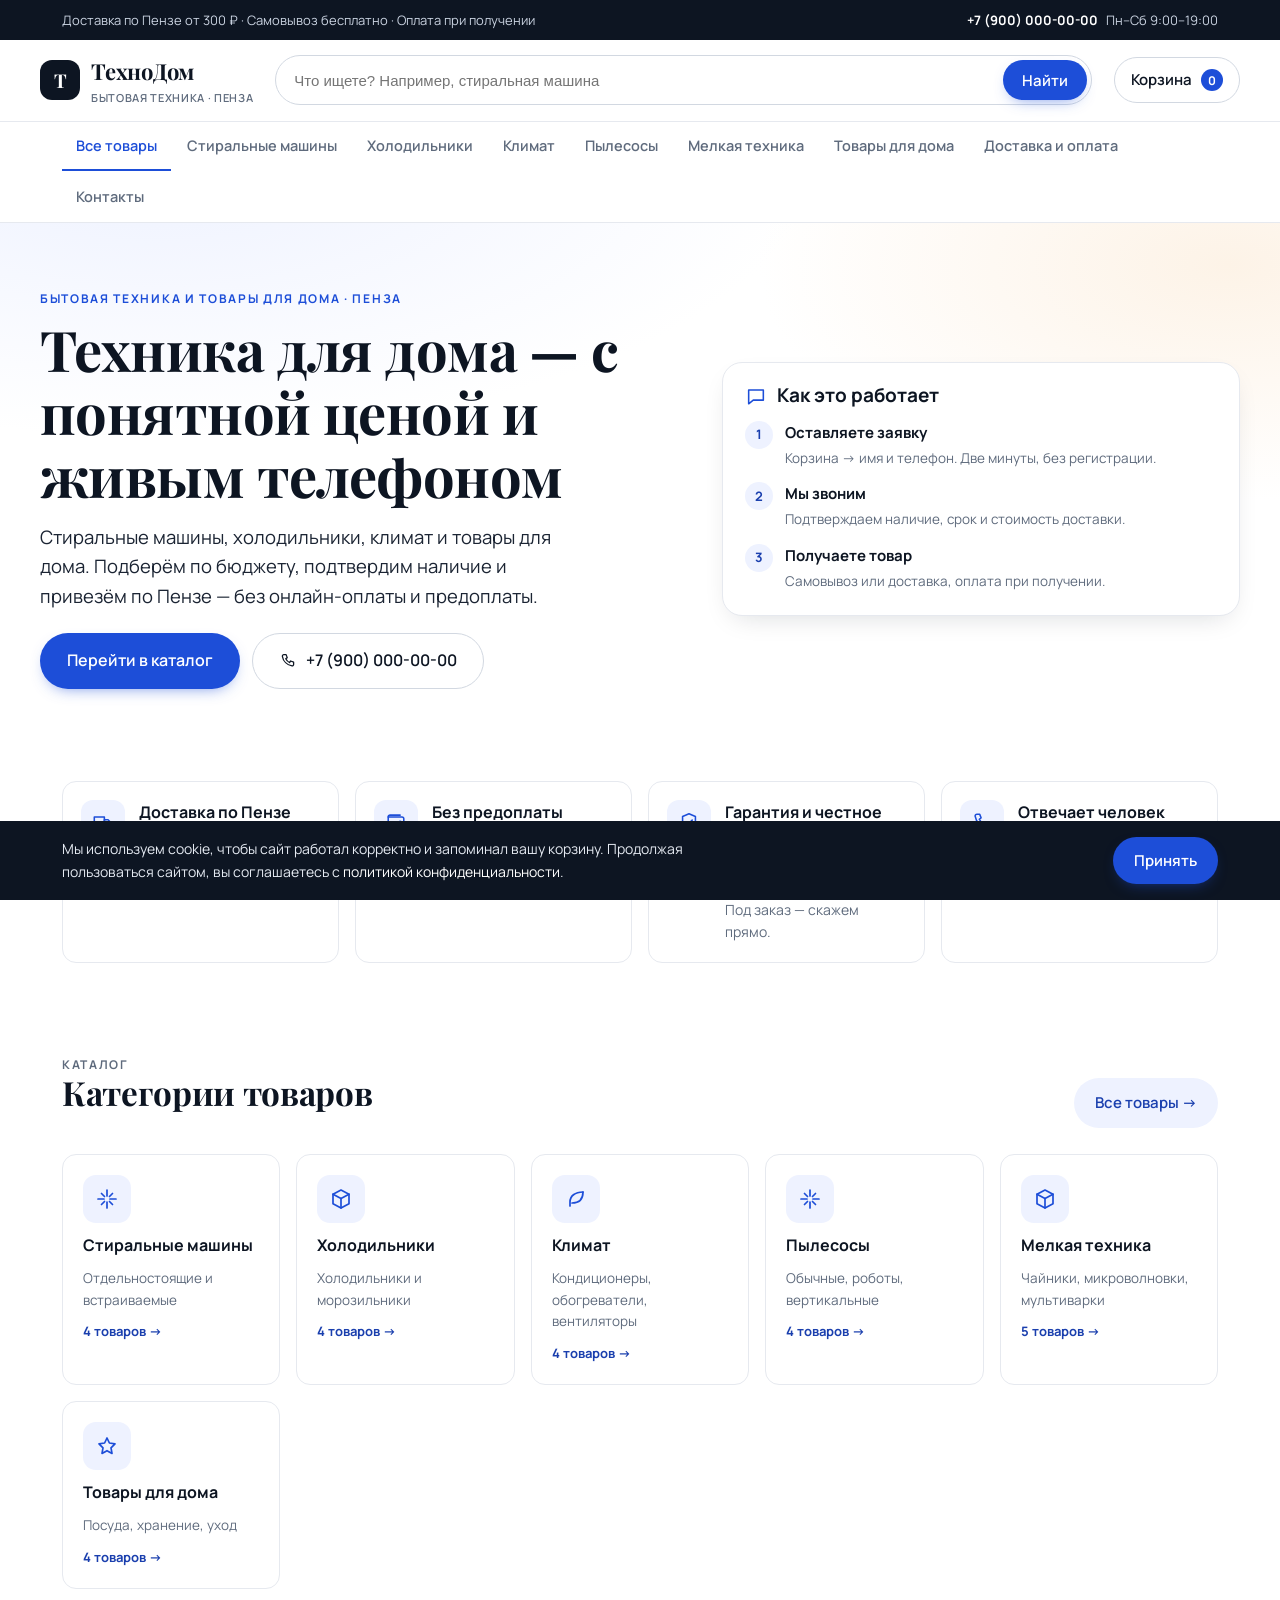
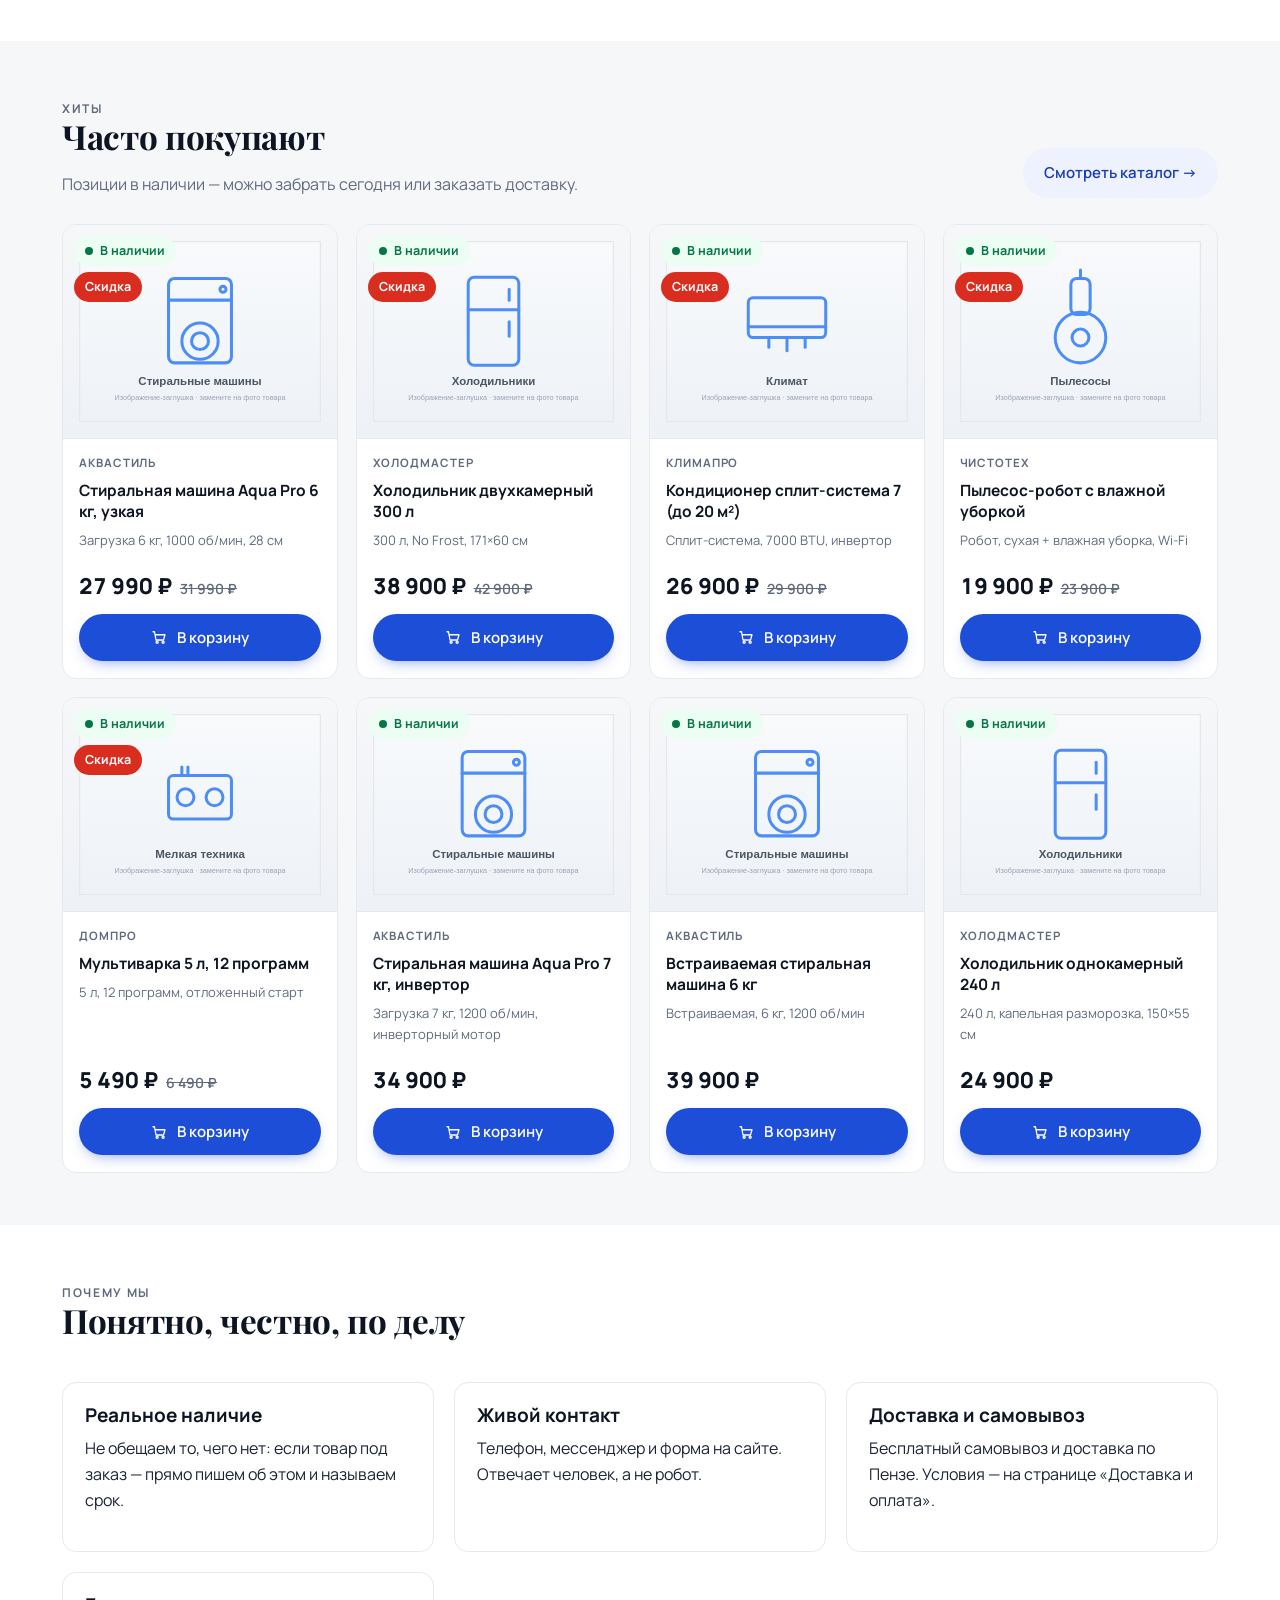
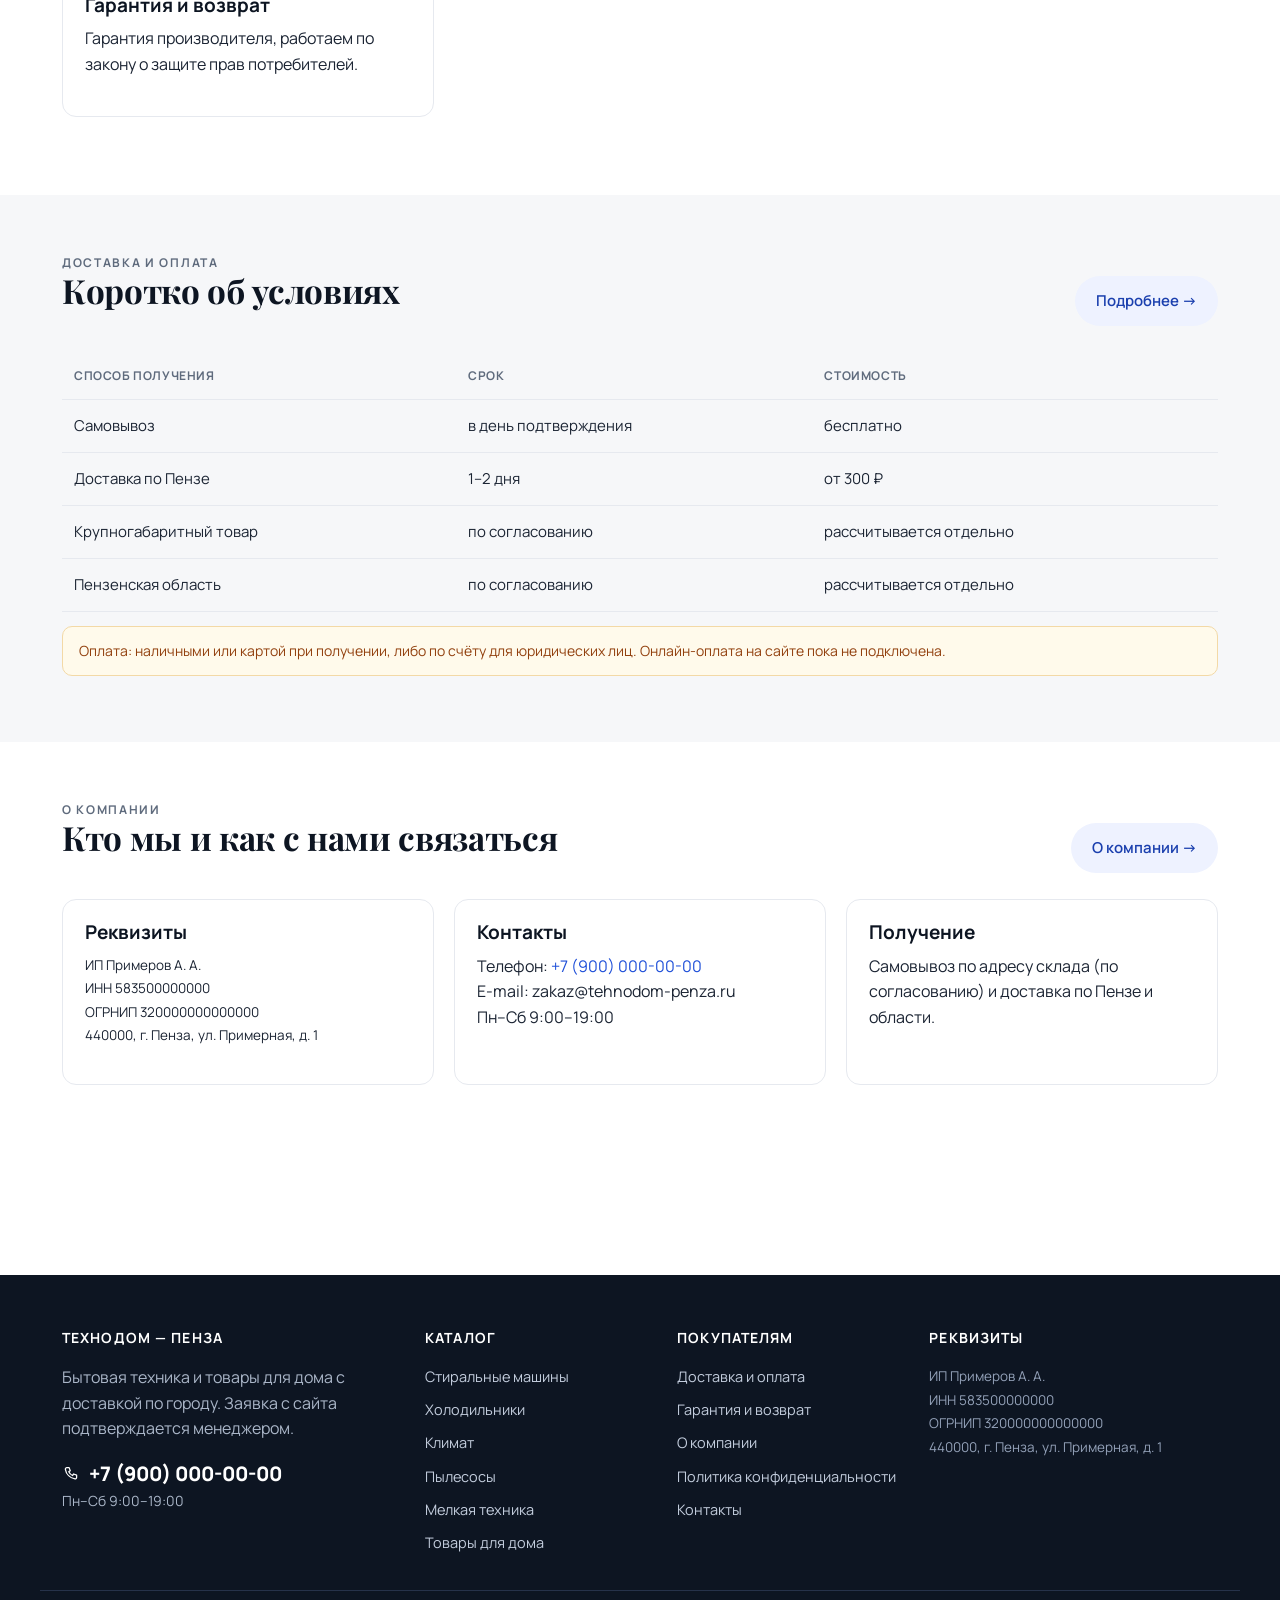
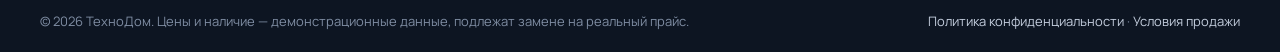
==== index.html @ c52061a0 "Сайт ТехноДом Пенза: витрина интернет-магазина (дизайн v2 + 3 направления)" ====
<!DOCTYPE html>
<html lang="ru">
<head>
<meta charset="utf-8">
<meta name="viewport" content="width=device-width, initial-scale=1">
<title>ТехноДом Пенза — бытовая техника и товары для дома с доставкой</title>
<meta name="description" content="Бытовая техника и товары для дома в Пензе: стиральные машины, холодильники, климат, пылесосы, мелкая техника. Доставка по городу и самовывоз, оплата при получении.">
<link rel="canonical" href="https://example.ru/">
<link rel="preconnect" href="https://fonts.googleapis.com">
<link rel="preconnect" href="https://fonts.gstatic.com" crossorigin>
<link href="https://fonts.googleapis.com/css2?family=Manrope:wght@400;500;600;700;800&family=Playfair+Display:wght@600;700&display=swap" rel="stylesheet">
<link rel="stylesheet" href="assets/css/styles.css">
<link rel="icon" href="assets/img/cat-other.svg" type="image/svg+xml">
</head>
<body>
<a class="skip-link" href="#content">Перейти к содержимому</a>

<div class="topbar">
  <div class="container topbar-inner">
    <span class="topbar-left">Доставка по Пензе от 300 ₽ · Самовывоз бесплатно · Оплата при получении</span>
    <span class="topbar-right">
      <a class="topbar-phone" href="tel:+79000000000">+7 (900) 000-00-00</a>
      <span>Пн–Сб 9:00–19:00</span>
    </span>
  </div>
</div>

<header class="site-header">
  <div class="container header-main">
    <a class="brand" href="index.html"><span class="brand-mark">Т</span><span>ТехноДом<small>бытовая техника · Пенза</small></span></a>
    <form class="header-search" role="search" action="catalog.html" method="get">
      <label class="visually-hidden" for="q">Поиск по каталогу</label>
      <input id="q" name="q" type="search" placeholder="Что ищете? Например, стиральная машина">
      <button class="btn btn-primary" type="submit">Найти</button>
    </form>
    <div class="header-actions">
      <a class="cart-link" href="cart.html">Корзина <span class="cart-count" data-cart-count>0</span></a>
      <button class="nav-toggle" type="button" aria-expanded="false" aria-controls="main-nav">Меню</button>
    </div>
  </div>
  <nav class="main-nav" id="main-nav" aria-label="Каталог">
    <div class="container">
      <ul>
        <li><a href="catalog.html" aria-current="page">Все товары</a></li>
        <li><a href="catalog.html?cat=washing">Стиральные машины</a></li>
        <li><a href="catalog.html?cat=fridges">Холодильники</a></li>
        <li><a href="catalog.html?cat=climate">Климат</a></li>
        <li><a href="catalog.html?cat=vacuum">Пылесосы</a></li>
        <li><a href="catalog.html?cat=small">Мелкая техника</a></li>
        <li><a href="catalog.html?cat=home">Товары для дома</a></li>
        <li><a href="delivery.html">Доставка и оплата</a></li>
        <li><a href="contacts.html">Контакты</a></li>
      </ul>
    </div>
  </nav>
</header>

<main id="content">
  <!-- HERO -->
  <section class="hero">
    <div class="container hero-inner">
      <div>
        <p class="eyebrow">Бытовая техника и товары для дома · Пенза</p>
        <h1>Техника для дома — с понятной ценой и живым телефоном</h1>
        <p class="lead">Стиральные машины, холодильники, климат и товары для дома. Подберём по бюджету, подтвердим наличие и привезём по Пензе — без онлайн-оплаты и предоплаты.</p>
        <div class="hero-actions">
          <a class="btn btn-primary btn-lg" href="catalog.html">Перейти в каталог</a>
          <a class="btn btn-outline btn-lg" href="tel:+79000000000"><span data-icon="phone"></span><span>+7 (900) 000-00-00</span></a>
        </div>
      </div>
      <aside class="trust-panel" aria-label="Как оформить заказ">
        <div class="tp-head"><span data-icon="chat" data-icon-size="22"></span><h3>Как это работает</h3></div>
        <ol class="steps">
          <li><span class="n">1</span><div><b>Оставляете заявку</b><span>Корзина → имя и телефон. Две минуты, без регистрации.</span></div></li>
          <li><span class="n">2</span><div><b>Мы звоним</b><span>Подтверждаем наличие, срок и стоимость доставки.</span></div></li>
          <li><span class="n">3</span><div><b>Получаете товар</b><span>Самовывоз или доставка, оплата при получении.</span></div></li>
        </ol>
      </aside>
    </div>
  </section>

  <!-- BENEFITS -->
  <section class="section" style="padding-top:34px;padding-bottom:34px">
    <div class="container benefits">
      <div class="benefit"><span class="bico" data-icon="truck" data-icon-size="22"></span><div><b>Доставка по Пензе</b><p>Самовывоз бесплатно, доставка от 300 ₽ — назовём срок при звонке.</p></div></div>
      <div class="benefit"><span class="bico" data-icon="wallet" data-icon-size="22"></span><div><b>Без предоплаты</b><p>Оплата при получении или по счёту. Онлайн-оплаты на сайте нет намеренно.</p></div></div>
      <div class="benefit"><span class="bico" data-icon="shield" data-icon-size="22"></span><div><b>Гарантия и честное наличие</b><p>Документы на товар, гарантия производителя. Под заказ — скажем прямо.</p></div></div>
      <div class="benefit"><span class="bico" data-icon="phone" data-icon-size="22"></span><div><b>Отвечает человек</b><p>Телефон, форма на сайте и мессенджер. Поможем выбрать под задачу.</p></div></div>
    </div>
  </section>

  <!-- CATEGORIES -->
  <section class="section">
    <div class="container">
      <div class="section-head">
        <div>
          <p class="eyebrow">Каталог</p>
          <h2>Категории товаров</h2>
        </div>
        <a class="btn btn-ghost" href="catalog.html">Все товары →</a>
      </div>
      <div class="grid-cards" id="home-categories"></div>
    </div>
  </section>

  <!-- HITS -->
  <section class="section section-alt">
    <div class="container">
      <div class="section-head">
        <div>
          <p class="eyebrow">Хиты</p>
          <h2>Часто покупают</h2>
          <p>Позиции в наличии — можно забрать сегодня или заказать доставку.</p>
        </div>
        <a class="btn btn-ghost" href="catalog.html?sort=popular">Смотреть каталог →</a>
      </div>
      <div class="product-grid" id="home-hits"></div>
    </div>
  </section>

  <!-- WHY US -->
  <section class="section">
    <div class="container">
      <div class="section-head"><div><p class="eyebrow">Почему мы</p><h2>Понятно, честно, по делу</h2></div></div>
      <div class="content-grid">
        <div class="info-card"><h3>Реальное наличие</h3><p>Не обещаем то, чего нет: если товар под заказ — прямо пишем об этом и называем срок.</p></div>
        <div class="info-card"><h3>Живой контакт</h3><p>Телефон, мессенджер и форма на сайте. Отвечает человек, а не робот.</p></div>
        <div class="info-card"><h3>Доставка и самовывоз</h3><p>Бесплатный самовывоз и доставка по Пензе. Условия — на странице «Доставка и оплата».</p></div>
        <div class="info-card"><h3>Гарантия и возврат</h3><p>Гарантия производителя, работаем по закону о защите прав потребителей.</p></div>
      </div>
    </div>
  </section>

  <!-- DELIVERY STRIP -->
  <section class="section section-alt">
    <div class="container">
      <div class="section-head"><div><p class="eyebrow">Доставка и оплата</p><h2>Коротко об условиях</h2></div>
        <a class="btn btn-ghost" href="delivery.html">Подробнее →</a></div>
      <table class="data-table">
        <thead><tr><th>Способ получения</th><th>Срок</th><th>Стоимость</th></tr></thead>
        <tbody>
          <tr><td>Самовывоз</td><td>в день подтверждения</td><td>бесплатно</td></tr>
          <tr><td>Доставка по Пензе</td><td>1–2 дня</td><td>от 300 ₽</td></tr>
          <tr><td>Крупногабаритный товар</td><td>по согласованию</td><td>рассчитывается отдельно</td></tr>
          <tr><td>Пензенская область</td><td>по согласованию</td><td>рассчитывается отдельно</td></tr>
        </tbody>
      </table>
      <p class="note">Оплата: наличными или картой при получении, либо по счёту для юридических лиц. Онлайн-оплата на сайте пока не подключена.</p>
    </div>
  </section>

  <!-- REQUISITES / TRUST -->
  <section class="section">
    <div class="container">
      <div class="section-head"><div><p class="eyebrow">О компании</p><h2>Кто мы и как с нами связаться</h2></div>
        <a class="btn btn-ghost" href="about.html">О компании →</a></div>
      <div class="content-grid">
        <div class="info-card"><h3>Реквизиты</h3><p class="requisites" style="color:var(--text-soft)">ИП Примеров А. А.<br>ИНН 583500000000<br>ОГРНИП 320000000000000<br>440000, г. Пенза, ул. Примерная, д. 1</p></div>
        <div class="info-card"><h3>Контакты</h3><p>Телефон: <a href="tel:+79000000000">+7 (900) 000-00-00</a><br>E-mail: zakaz@tehnodom-penza.ru<br>Пн–Сб 9:00–19:00</p></div>
        <div class="info-card"><h3>Получение</h3><p>Самовывоз по адресу склада (по согласованию) и доставка по Пензе и области.</p></div>
      </div>
    </div>
  </section>
</main>

<footer class="site-footer">
  <div class="container footer-grid">
    <div>
      <h4>ТехноДом — Пенза</h4>
      <p>Бытовая техника и товары для дома с доставкой по городу. Заявка с сайта подтверждается менеджером.</p>
      <a class="foot-phone" href="tel:+79000000000"><span data-icon="phone"></span>+7 (900) 000-00-00</a>
      <p style="font-size:14px">Пн–Сб 9:00–19:00</p>
    </div>
    <div>
      <h4>Каталог</h4>
      <ul>
        <li><a href="catalog.html?cat=washing">Стиральные машины</a></li>
        <li><a href="catalog.html?cat=fridges">Холодильники</a></li>
        <li><a href="catalog.html?cat=climate">Климат</a></li>
        <li><a href="catalog.html?cat=vacuum">Пылесосы</a></li>
        <li><a href="catalog.html?cat=small">Мелкая техника</a></li>
        <li><a href="catalog.html?cat=home">Товары для дома</a></li>
      </ul>
    </div>
    <div>
      <h4>Покупателям</h4>
      <ul>
        <li><a href="delivery.html">Доставка и оплата</a></li>
        <li><a href="warranty.html">Гарантия и возврат</a></li>
        <li><a href="about.html">О компании</a></li>
        <li><a href="privacy.html">Политика конфиденциальности</a></li>
        <li><a href="contacts.html">Контакты</a></li>
      </ul>
    </div>
    <div>
      <h4>Реквизиты</h4>
      <p class="requisites">ИП Примеров А. А.<br>ИНН 583500000000<br>ОГРНИП 320000000000000<br>440000, г. Пенза, ул. Примерная, д. 1</p>
    </div>
  </div>
  <div class="container footer-legal">
    <span>© 2026 ТехноДом. Цены и наличие — демонстрационные данные, подлежат замене на реальный прайс.</span>
    <span><a href="privacy.html">Политика конфиденциальности</a> · <a href="delivery.html">Условия продажи</a></span>
  </div>
</footer>

<div class="cookie-bar">
  <div class="container">
    <p>Мы используем cookie, чтобы сайт работал корректно и запоминал вашу корзину. Продолжая пользоваться сайтом, вы соглашаетесь с <a href="privacy.html" style="color:#fff">политикой конфиденциальности</a>.</p>
    <button class="btn btn-primary" type="button" data-cookie-ok>Принять</button>
  </div>
</div>

<script src="assets/js/data.js"></script>
<script src="assets/js/icons.js"></script>
<script src="assets/js/app.js"></script>
<script src="assets/js/home.js"></script>
</body>
</html>
---- assets/css/styles.css ----
/* =========================================================
   ТехноДом Пенза — дизайн-система v2
   Направление: тёплый ритейл. Доверие (живой контакт, честное
   наличие) + цена как главный герой. Один акцент, serif-дисплей.
   Токены ниже — единственный источник цветов, шрифтов и размеров.
   ========================================================= */

:root {
  /* --- Поверхности и текст --- */
  --bg: #ffffff;
  --bg-soft: #f6f7f9;
  --bg-warm: #faf7f2;
  --ink: #0d1522;          /* заголовки */
  --text: #1b2433;         /* основной текст */
  --muted: #5f6b7d;        /* второстепенный */
  --line: #e6e9ef;
  --line-strong: #d2d8e1;

  /* --- Бренд и семантика --- */
  --brand: #1d4ed8;
  --brand-dark: #1a3fae;
  --brand-soft: #eef2ff;
  --brand-tint: #dbe4ff;
  --sale: #d92d20;
  --sale-soft: #fef3f2;
  --ok: #067647;
  --ok-soft: #ecfdf3;
  --wait: #b54708;
  --wait-soft: #fffaeb;

  /* --- Типографика --- */
  --font-body: "Manrope", "Segoe UI", system-ui, -apple-system, sans-serif;
  --font-display: "Playfair Display", Georgia, "Times New Roman", serif;

  /* --- Форма и тень --- */
  --radius-sm: 10px;
  --radius: 14px;
  --radius-lg: 20px;
  --radius-pill: 999px;
  --shadow-sm: 0 1px 2px rgba(13, 21, 34, .05);
  --shadow: 0 10px 28px -12px rgba(13, 21, 34, .18);
  --shadow-lg: 0 24px 60px -24px rgba(13, 21, 34, .28);
  --container: 1200px;
  --ease: cubic-bezier(.2, .7, .3, 1);
  --t: .2s var(--ease);
}

*, *::before, *::after { box-sizing: border-box; }
html { scroll-behavior: smooth; -webkit-text-size-adjust: 100%; }
body {
  margin: 0;
  font-family: var(--font-body);
  font-size: 16px;
  line-height: 1.6;
  color: var(--text);
  background: var(--bg);
  -webkit-font-smoothing: antialiased;
  text-rendering: optimizeLegibility;
}
img, svg { max-width: 100%; display: block; }
a { color: var(--brand); text-decoration: none; }
a:hover { color: var(--brand-dark); }

h1, h2, h3 {
  font-family: var(--font-display);
  color: var(--ink);
  margin: 0 0 .5em;
  line-height: 1.12;
  font-weight: 700;
  letter-spacing: -.01em;
}
h1 { font-size: clamp(30px, 4.2vw, 52px); }
h2 { font-size: clamp(23px, 2.6vw, 34px); }
h3 { font-size: 19px; font-family: var(--font-body); font-weight: 700; letter-spacing: 0; }
h4 { font-size: 16px; margin: 0 0 .5em; }
p { margin: 0 0 1em; }
ul, ol { margin: 0 0 1em; padding-left: 1.25em; }
button { font-family: inherit; }
.ico { flex: none; vertical-align: -3px; }

.container { width: 100%; max-width: var(--container); margin: 0 auto; padding: 0 22px; }

/* ---------- Доступность ---------- */
.visually-hidden {
  position: absolute; width: 1px; height: 1px; padding: 0; margin: -1px;
  overflow: hidden; clip: rect(0 0 0 0); white-space: nowrap; border: 0;
}
.skip-link {
  position: absolute; left: 14px; top: -70px; z-index: 100;
  background: var(--brand); color: #fff; padding: 12px 18px; border-radius: var(--radius-sm);
  font-weight: 600; transition: top var(--t);
}
.skip-link:focus { top: 14px; color: #fff; }
:focus-visible { outline: 3px solid rgba(29, 78, 216, .45); outline-offset: 2px; border-radius: 6px; }

/* ---------- Кнопки ---------- */
.btn {
  display: inline-flex; align-items: center; justify-content: center; gap: 9px;
  padding: 12px 20px; border-radius: var(--radius-pill); border: 1.5px solid transparent;
  font-size: 15px; font-weight: 600; cursor: pointer; text-align: center; white-space: nowrap;
  min-height: 46px; background: none; color: inherit;
  transition: background var(--t), border-color var(--t), color var(--t), box-shadow var(--t), transform var(--t);
}
.btn-primary { background: var(--brand); color: #fff; box-shadow: 0 6px 16px -8px rgba(29, 78, 216, .7); }
.btn-primary:hover { background: var(--brand-dark); color: #fff; }
.btn-primary:active { transform: translateY(1px); }
.btn-outline { border-color: var(--line-strong); background: var(--bg); color: var(--ink); }
.btn-outline:hover { border-color: var(--brand); color: var(--brand); background: var(--brand-soft); }
.btn-ghost { background: var(--brand-soft); color: var(--brand-dark); }
.btn-ghost:hover { background: var(--brand-tint); color: var(--brand-dark); }
.btn-block { width: 100%; }
.btn-lg { min-height: 54px; padding: 14px 26px; font-size: 16px; }
.btn-sm { min-height: 40px; padding: 8px 14px; font-size: 14px; }
.btn:disabled, .btn[aria-disabled="true"] {
  background: var(--line); color: var(--muted); border-color: transparent; box-shadow: none;
  cursor: not-allowed; transform: none;
}
.btn.is-loading { position: relative; color: transparent !important; pointer-events: none; }
.btn.is-loading::after {
  content: ""; position: absolute; width: 20px; height: 20px; border-radius: 50%;
  border: 2px solid rgba(255, 255, 255, .5); border-top-color: #fff; animation: spin .7s linear infinite;
}
@keyframes spin { to { transform: rotate(360deg); } }

/* ---------- Шапка ---------- */
.topbar { background: var(--ink); color: #c9d2e0; font-size: 13px; }
.topbar-inner { display: flex; justify-content: space-between; align-items: center; gap: 12px; min-height: 40px; flex-wrap: wrap; }
.topbar a { color: #fff; }
.topbar .ico { color: #8fa3c4; }
.topbar-left, .topbar-right { display: flex; align-items: center; gap: 8px; }
.topbar-phone { font-weight: 700; white-space: nowrap; }

.site-header { position: sticky; top: 0; z-index: 40; background: rgba(255, 255, 255, .92);
  backdrop-filter: saturate(160%) blur(10px); border-bottom: 1px solid var(--line); transition: box-shadow var(--t); }
.site-header.is-scrolled { box-shadow: var(--shadow); }
.header-main { display: flex; align-items: center; gap: 22px; padding: 14px 0; }
.brand { display: flex; align-items: center; gap: 11px; font-family: var(--font-display);
  font-weight: 700; font-size: 22px; color: var(--ink); white-space: nowrap; letter-spacing: -.01em; }
.brand:hover { color: var(--ink); }
.brand-mark { width: 40px; height: 40px; border-radius: 12px; background: var(--ink); color: #fff;
  display: grid; place-items: center; font-size: 19px; font-weight: 700; }
.brand small { display: block; font-family: var(--font-body); font-size: 11px; font-weight: 600;
  color: var(--muted); letter-spacing: .06em; text-transform: uppercase; }

.header-search { flex: 1; display: flex; align-items: center; gap: 0; min-width: 220px;
  border: 1.5px solid var(--line-strong); border-radius: var(--radius-pill); background: var(--bg); padding: 4px 4px 4px 16px; }
.header-search:focus-within { border-color: var(--brand); box-shadow: 0 0 0 4px var(--brand-soft); }
.header-search .ico { color: var(--muted); }
.header-search input { flex: 1; min-width: 0; height: 40px; border: 0; background: none; font-size: 15px; color: var(--text); outline: none; }
.header-search .btn { min-height: 40px; padding: 8px 18px; }

.header-actions { display: flex; align-items: center; gap: 10px; }
.cart-link { position: relative; display: inline-flex; align-items: center; gap: 9px; padding: 10px 16px;
  border: 1.5px solid var(--line-strong); border-radius: var(--radius-pill); color: var(--ink); font-weight: 600; font-size: 15px; }
.cart-link:hover { border-color: var(--brand); color: var(--brand); background: var(--brand-soft); }
.cart-count { background: var(--brand); color: #fff; border-radius: var(--radius-pill); min-width: 22px; height: 22px;
  display: inline-grid; place-items: center; font-size: 12px; padding: 0 6px; font-weight: 700; }
.nav-toggle { display: none; }

.main-nav { border-top: 1px solid var(--line); }
.main-nav ul { display: flex; gap: 2px; list-style: none; margin: 0; padding: 0; flex-wrap: wrap; }
.main-nav a { display: inline-block; padding: 12px 14px; font-size: 14.5px; font-weight: 600; color: var(--muted);
  border-bottom: 2px solid transparent; transition: color var(--t), border-color var(--t); }
.main-nav a:hover { color: var(--ink); }
.main-nav a[aria-current="page"] { color: var(--brand); border-bottom-color: var(--brand); }

/* ---------- Хлебные крошки ---------- */
.breadcrumbs { font-size: 13.5px; color: var(--muted); padding: 16px 0 0; }
.breadcrumbs ol { display: flex; flex-wrap: wrap; gap: 6px; list-style: none; margin: 0; padding: 0; }
.breadcrumbs li:not(:last-child)::after { content: "/"; margin-left: 6px; color: var(--line-strong); }
.breadcrumbs a { color: var(--muted); }
.breadcrumbs a:hover { color: var(--brand); }

/* ---------- Секции ---------- */
main { display: block; padding-bottom: 64px; }
.section { padding: 52px 0; }
.section-alt { background: var(--bg-soft); }
.section-warm { background: var(--bg-warm); }
.section-head { display: flex; align-items: flex-end; justify-content: space-between; gap: 18px; margin-bottom: 26px; flex-wrap: wrap; }
.section-head p { margin: 6px 0 0; color: var(--muted); }
.eyebrow { font-size: 12px; font-weight: 700; letter-spacing: .14em; text-transform: uppercase;
  color: var(--brand); margin: 0 0 10px; }

/* ---------- Hero ---------- */
.hero { position: relative; overflow: hidden; background:
    radial-gradient(1100px 460px at 12% -12%, #eef2ff 0%, rgba(238, 242, 255, 0) 60%),
    radial-gradient(760px 380px at 96% 8%, #fdf3e7 0%, rgba(253, 243, 231, 0) 62%), var(--bg); }
.hero-inner { display: grid; grid-template-columns: 1.1fr .9fr; gap: 48px; align-items: center; padding: 66px 0 58px; }
.hero h1 { font-size: clamp(32px, 4.6vw, 56px); margin-bottom: 16px; }
.hero p.lead { font-size: 18.5px; color: var(--text); max-width: 50ch; }
.hero-actions { display: flex; gap: 12px; flex-wrap: wrap; margin: 22px 0 0; }

.trust-panel { background: var(--bg); border: 1px solid var(--line); border-radius: var(--radius-lg);
  padding: 22px; box-shadow: var(--shadow); }
.trust-panel .tp-head { display: flex; align-items: center; gap: 10px; margin-bottom: 6px; }
.trust-panel .tp-head .ico { color: var(--brand); }
.trust-panel h3 { margin: 0; font-family: var(--font-body); }
.steps { list-style: none; margin: 14px 0 0; padding: 0; display: grid; gap: 12px; }
.steps li { display: flex; gap: 12px; align-items: flex-start; }
.steps .n { flex: none; width: 28px; height: 28px; border-radius: 50%; background: var(--brand-soft);
  color: var(--brand-dark); font-weight: 700; font-size: 13px; display: grid; place-items: center; }
.steps b { display: block; font-size: 15px; color: var(--ink); }
.steps span { font-size: 13.5px; color: var(--muted); }

/* ---------- Полоса преимуществ ---------- */
.benefits { display: grid; grid-template-columns: repeat(auto-fit, minmax(230px, 1fr)); gap: 16px; }
.benefit { display: flex; gap: 14px; align-items: flex-start; background: var(--bg); border: 1px solid var(--line);
  border-radius: var(--radius); padding: 18px; }
.benefit .bico { flex: none; width: 44px; height: 44px; border-radius: 12px; background: var(--brand-soft);
  color: var(--brand); display: grid; place-items: center; }
.benefit b { display: block; color: var(--ink); margin-bottom: 3px; }
.benefit p { margin: 0; font-size: 14px; color: var(--muted); }

/* ---------- Плитка категорий ---------- */
.grid-cards { display: grid; grid-template-columns: repeat(auto-fill, minmax(196px, 1fr)); gap: 16px; }
.cat-tile { display: flex; flex-direction: column; gap: 10px; padding: 20px; background: var(--bg);
  border: 1px solid var(--line); border-radius: var(--radius); color: inherit;
  transition: border-color var(--t), transform var(--t), box-shadow var(--t); }
.cat-tile:hover { border-color: var(--brand); transform: translateY(-3px); box-shadow: var(--shadow); color: inherit; }
.cat-tile .cat-ico { width: 48px; height: 48px; border-radius: 13px; background: var(--brand-soft);
  display: grid; place-items: center; color: var(--brand); }
.cat-tile b { color: var(--ink); font-size: 16px; }
.cat-tile span.cat-note { color: var(--muted); font-size: 13.5px; }
.cat-tile .cat-count { color: var(--brand-dark); font-weight: 700; font-size: 13px; }

/* ---------- Карточка товара ---------- */
.product-grid { display: grid; grid-template-columns: repeat(auto-fill, minmax(238px, 1fr)); gap: 18px; }
.product-card { display: flex; flex-direction: column; background: var(--bg); border: 1px solid var(--line);
  border-radius: var(--radius); overflow: hidden; transition: border-color var(--t), box-shadow var(--t), transform var(--t); }
.product-card:hover { border-color: var(--line-strong); box-shadow: var(--shadow); transform: translateY(-3px); }
.product-media { position: relative; aspect-ratio: 4 / 3; background: linear-gradient(180deg, var(--bg-soft), #eef1f6);
  border-bottom: 1px solid var(--line); }
.product-media img { width: 100%; height: 100%; object-fit: contain; padding: 16px; transition: transform .35s var(--ease); }
.product-card:hover .product-media img { transform: scale(1.04); }
.product-body { padding: 15px 16px 17px; display: flex; flex-direction: column; gap: 8px; flex: 1; }
.product-brand { font-size: 11.5px; color: var(--muted); text-transform: uppercase; letter-spacing: .08em; font-weight: 700; }
.product-title { font-size: 15.5px; font-weight: 700; line-height: 1.35; margin: 0; font-family: var(--font-body);
  display: -webkit-box; -webkit-line-clamp: 2; -webkit-box-orient: vertical; overflow: hidden; }
.product-title a { color: var(--ink); }
.product-title a:hover { color: var(--brand); }
.product-specs { font-size: 13px; color: var(--muted); margin: 0; }
.product-foot { margin-top: auto; display: flex; flex-direction: column; gap: 10px; padding-top: 10px; }
.price-row { display: flex; align-items: baseline; gap: 8px; }
.price { font-size: 22px; font-weight: 800; color: var(--ink); white-space: nowrap; font-variant-numeric: tabular-nums; }
.price-old { font-size: 14px; color: var(--muted); text-decoration: line-through; font-weight: 600; }
.product-actions { display: flex; gap: 8px; }
.product-actions .btn { flex: 1; }

/* Бейджи */
.badge { display: inline-flex; align-items: center; gap: 7px; font-size: 12.5px; font-weight: 700;
  padding: 5px 11px; border-radius: var(--radius-pill); background: var(--bg); }
.badge-instock { background: var(--ok-soft); color: var(--ok); }
.badge-preorder { background: var(--wait-soft); color: var(--wait); }
.badge-sale { background: var(--sale); color: #fff; }
.product-badges { position: absolute; top: 11px; left: 11px; display: flex; flex-direction: column; gap: 6px; align-items: flex-start; }
.dot { width: 8px; height: 8px; border-radius: 50%; background: currentColor; }

/* ---------- Каталог ---------- */
.catalog-layout { display: grid; grid-template-columns: 272px 1fr; gap: 30px; align-items: start; }
.filters { position: sticky; top: 104px; background: var(--bg); border: 1px solid var(--line);
  border-radius: var(--radius); padding: 20px; }
.filters h3 { font-size: 13px; text-transform: uppercase; letter-spacing: .1em; color: var(--muted); font-family: var(--font-body); }
.filter-group { padding: 16px 0; border-top: 1px solid var(--line); }
.filter-group:first-of-type { border-top: 0; padding-top: 0; }
.filter-group > b { display: block; margin-bottom: 10px; font-size: 15px; color: var(--ink); }
.check { display: flex; align-items: center; gap: 10px; padding: 6px 0; font-size: 14.5px; color: var(--text); cursor: pointer; }
.check input { width: 18px; height: 18px; accent-color: var(--brand); flex: none; }
.price-range { display: flex; gap: 10px; align-items: center; }
.price-range input { width: 100%; min-width: 0; height: 44px; padding: 0 12px; border: 1.5px solid var(--line-strong);
  border-radius: var(--radius-sm); font-size: 14px; }
.toolbar { display: flex; align-items: center; justify-content: space-between; gap: 14px; margin-bottom: 18px; flex-wrap: wrap; }
.toolbar .result-count { color: var(--muted); font-size: 14.5px; font-weight: 600; }
.select { height: 46px; padding: 0 14px; border: 1.5px solid var(--line-strong); border-radius: var(--radius-pill);
  background: var(--bg); font-size: 15px; color: var(--ink); font-family: inherit; font-weight: 600; }
.chips { display: flex; gap: 8px; flex-wrap: wrap; margin-bottom: 16px; }
.chip { display: inline-flex; align-items: center; gap: 7px; padding: 6px 13px; border-radius: var(--radius-pill);
  background: var(--brand-soft); color: var(--brand-dark); font-size: 13.5px; font-weight: 600; }
.chip button { border: 0; background: none; cursor: pointer; color: inherit; font-size: 16px; line-height: 1; }
.pagination { display: flex; gap: 8px; justify-content: center; margin-top: 30px; flex-wrap: wrap; }
.pagination button { min-width: 46px; min-height: 46px; border: 1.5px solid var(--line-strong); background: var(--bg);
  border-radius: var(--radius-sm); cursor: pointer; font-size: 15px; font-weight: 600; }
.pagination button:hover:not(:disabled) { border-color: var(--brand); color: var(--brand); }
.pagination button[aria-current="true"] { background: var(--brand); border-color: var(--brand); color: #fff; }
.pagination button:disabled { opacity: .4; cursor: not-allowed; }

/* ---------- Состояния: скелетон / пусто / ошибка ---------- */
.skeleton { border-radius: var(--radius); background: linear-gradient(90deg, #eef1f6 25%, #e2e7ef 37%, #eef1f6 63%);
  background-size: 400% 100%; animation: shimmer 1.3s ease-in-out infinite; }
@keyframes shimmer { 0% { background-position: 100% 0; } 100% { background-position: 0 0; } }
.skeleton-card { height: 330px; }
.state-block { text-align: center; padding: 52px 24px; border: 1px dashed var(--line-strong);
  border-radius: var(--radius-lg); background: var(--bg); }
.state-block .state-ico { width: 60px; height: 60px; border-radius: 18px; margin: 0 auto 18px;
  display: grid; place-items: center; background: var(--brand-soft); color: var(--brand); }
.state-block h3 { margin-bottom: 8px; font-size: 21px; }
.state-block p { color: var(--muted); max-width: 48ch; margin: 0 auto 20px; }
.state-block.is-error { border-color: #f3c9c5; background: var(--sale-soft); }
.state-block.is-error .state-ico { background: #fee4e2; color: var(--sale); }

/* ---------- Страница товара ---------- */
.product-detail { display: grid; grid-template-columns: 1.05fr .95fr; gap: 44px; align-items: start; }
.gallery-main { background: linear-gradient(180deg, var(--bg-soft), #eef1f6); border: 1px solid var(--line);
  border-radius: var(--radius-lg); aspect-ratio: 4 / 3; display: grid; place-items: center; }
.gallery-main img { max-height: 100%; padding: 30px; }
.gallery-thumbs { display: flex; gap: 10px; margin-top: 12px; }
.gallery-thumbs button { width: 78px; height: 78px; border: 1.5px solid var(--line); border-radius: var(--radius-sm);
  background: var(--bg-soft); cursor: pointer; padding: 8px; }
.gallery-thumbs button[aria-current="true"] { border-color: var(--brand); box-shadow: 0 0 0 3px var(--brand-soft); }
.detail-price { font-size: 38px; font-weight: 800; color: var(--ink); font-variant-numeric: tabular-nums; }
.detail-actions { display: flex; gap: 12px; flex-wrap: wrap; align-items: center; margin: 20px 0; }
.spec-table { width: 100%; border-collapse: collapse; margin-top: 8px; }
.spec-table th, .spec-table td { text-align: left; padding: 12px 0; border-bottom: 1px solid var(--line); font-size: 15px; vertical-align: top; }
.spec-table th { width: 44%; color: var(--muted); font-weight: 500; }
.trust-list { list-style: none; padding: 0; margin: 18px 0 0; display: grid; gap: 11px; }
.trust-list li { display: flex; gap: 11px; font-size: 14.5px; color: var(--text); align-items: flex-start; }
.trust-list .ico { color: var(--ok); margin-top: 2px; }

/* ---------- Корзина ---------- */
.cart-layout { display: grid; grid-template-columns: 1fr 372px; gap: 30px; align-items: start; }
.cart-list { border: 1px solid var(--line); border-radius: var(--radius); overflow: hidden; }
.cart-row { display: grid; grid-template-columns: 100px 1fr auto; gap: 18px; padding: 18px; border-bottom: 1px solid var(--line); align-items: center; }
.cart-row:last-child { border-bottom: 0; }
.cart-row img { width: 100px; height: 82px; object-fit: contain; background: var(--bg-soft);
  border-radius: var(--radius-sm); border: 1px solid var(--line); padding: 8px; }
.cart-row h4 { margin: 0 0 4px; font-size: 15.5px; font-family: var(--font-body); }
.cart-row h4 a { color: var(--ink); }
.cart-row .cart-row-meta { font-size: 13px; color: var(--muted); }
.qty { display: inline-flex; align-items: center; border: 1.5px solid var(--line-strong); border-radius: var(--radius-pill); overflow: hidden; }
.qty button { width: 42px; height: 44px; border: 0; background: var(--bg); cursor: pointer; font-size: 18px; color: var(--ink); }
.qty button:hover { background: var(--brand-soft); color: var(--brand); }
.qty input { width: 54px; height: 44px; border: 0; border-left: 1px solid var(--line); border-right: 1px solid var(--line);
  text-align: center; font-size: 15px; font-weight: 600; font-variant-numeric: tabular-nums; }
.link-danger { color: var(--sale); font-size: 14px; font-weight: 600; }
.summary { position: sticky; top: 104px; background: var(--bg); border: 1px solid var(--line);
  border-radius: var(--radius); padding: 22px; box-shadow: var(--shadow-sm); }
.summary-row { display: flex; justify-content: space-between; padding: 10px 0; font-size: 15px; color: var(--muted); }
.summary-row b { color: var(--ink); }
.summary-total { display: flex; justify-content: space-between; padding: 16px 0 4px; margin-top: 8px;
  border-top: 2px solid var(--line); font-size: 21px; font-weight: 800; color: var(--ink); font-variant-numeric: tabular-nums; }

/* ---------- Формы ---------- */
.form-grid { display: grid; gap: 18px; }
.field label { display: block; font-weight: 600; font-size: 14.5px; margin-bottom: 7px; color: var(--ink); }
.field .req { color: var(--sale); }
.field input, .field select, .field textarea {
  width: 100%; padding: 13px 15px; border: 1.5px solid var(--line-strong); border-radius: var(--radius-sm);
  font-size: 15px; font-family: inherit; color: var(--text); background: var(--bg); transition: border-color var(--t), box-shadow var(--t);
}
.field textarea { min-height: 100px; resize: vertical; }
.field input:focus, .field select:focus, .field textarea:focus { border-color: var(--brand); box-shadow: 0 0 0 4px var(--brand-soft); outline: none; }
.field .hint { font-size: 13px; color: var(--muted); margin: 7px 0 0; }
.field .error-msg { display: none; font-size: 13.5px; color: var(--sale); margin: 7px 0 0; font-weight: 600; }
.field.has-error input, .field.has-error select, .field.has-error textarea { border-color: var(--sale); background: var(--sale-soft); }
.field.has-error .error-msg { display: block; }
.check-field { display: flex; gap: 11px; align-items: flex-start; font-size: 14px; color: var(--muted); }
.check-field input { width: 20px; height: 20px; margin-top: 2px; accent-color: var(--brand); flex: none; }
.check-field.has-error { color: var(--sale); }
.form-errors { display: none; background: var(--sale-soft); border: 1px solid #f3c9c5; color: var(--sale);
  border-radius: var(--radius-sm); padding: 13px 15px; margin-bottom: 18px; font-size: 14.5px; font-weight: 600; }
.form-errors.is-visible { display: block; }
.form-success { text-align: center; padding: 44px 24px; }
.form-success .big-check { width: 76px; height: 76px; border-radius: 50%; background: var(--ok-soft); color: var(--ok);
  display: grid; place-items: center; margin: 0 auto 20px; }
.form-success .big-check .ico { width: 38px; height: 38px; }

/* ---------- Инфо-страницы ---------- */
.page-head { padding: 36px 0 8px; max-width: 72ch; }
.page-head p { color: var(--muted); font-size: 17px; }
.content-grid { display: grid; grid-template-columns: repeat(auto-fit, minmax(280px, 1fr)); gap: 20px; margin: 26px 0; }
.info-card { background: var(--bg); border: 1px solid var(--line); border-radius: var(--radius); padding: 22px; }
.info-card h3 { margin-bottom: 10px; }
.data-table { width: 100%; border-collapse: collapse; margin: 14px 0; font-size: 15px; }
.data-table th, .data-table td { text-align: left; padding: 14px 12px; border-bottom: 1px solid var(--line); }
.data-table thead th { background: var(--bg-soft); font-size: 12px; text-transform: uppercase; letter-spacing: .05em;
  color: var(--muted); font-weight: 700; border-bottom: 1px solid var(--line); }
.legal h2 { margin-top: 34px; font-size: 24px; }
.legal h3 { margin-top: 24px; font-size: 17px; }
.legal p, .legal li { color: var(--muted); }
.note { background: var(--wait-soft); border: 1px solid #f3d9a6; border-radius: var(--radius-sm);
  padding: 13px 16px; font-size: 14px; color: #92400e; }

/* ---------- Подвал ---------- */
.site-footer { background: var(--ink); color: #aab6c8; padding: 52px 0 0; margin-top: 48px; }
.footer-grid { display: grid; grid-template-columns: 1.5fr 1fr 1fr 1.3fr; gap: 30px; padding-bottom: 36px; }
.site-footer h4 { color: #fff; font-size: 14px; text-transform: uppercase; letter-spacing: .08em; margin-bottom: 16px; }
.site-footer a { color: #c3cddd; }
.site-footer a:hover { color: #fff; }
.site-footer ul { list-style: none; padding: 0; margin: 0; display: grid; gap: 10px; font-size: 14.5px; }
.site-footer .foot-phone { display: inline-flex; align-items: center; gap: 9px; color: #fff; font-size: 20px; font-weight: 800; }
.footer-legal { border-top: 1px solid #26324a; padding: 20px 0; font-size: 13px; color: #7f8da3;
  display: flex; justify-content: space-between; gap: 16px; flex-wrap: wrap; }
.requisites { font-size: 13.5px; line-height: 1.75; color: #93a1b8; }

/* ---------- Cookie и уведомления ---------- */
.cookie-bar { position: fixed; left: 0; right: 0; bottom: 0; z-index: 60; background: var(--ink); color: #e5eaf2; padding: 16px 0; }
.cookie-bar .container { display: flex; align-items: center; gap: 18px; flex-wrap: wrap; justify-content: space-between; }
.cookie-bar p { margin: 0; font-size: 14px; max-width: 74ch; }
.cookie-bar[hidden] { display: none; }
.toast-wrap { position: fixed; right: 22px; bottom: 22px; z-index: 70; display: grid; gap: 10px; }
.toast { background: var(--ink); color: #fff; padding: 13px 18px; border-radius: var(--radius-sm);
  box-shadow: var(--shadow-lg); font-size: 14.5px; font-weight: 600; }
.toast.is-ok { background: var(--ok); }

/* ---------- Адаптив ---------- */
@media (max-width: 1024px) {
  .hero-inner { grid-template-columns: 1fr; gap: 30px; padding: 46px 0 42px; }
  .product-detail { grid-template-columns: 1fr; gap: 28px; }
  .cart-layout { grid-template-columns: 1fr; }
  .summary { position: static; }
  .footer-grid { grid-template-columns: 1fr 1fr; }
}
@media (max-width: 920px) {
  .catalog-layout { grid-template-columns: 1fr; }
  .filters { position: static; }
  .nav-toggle { display: inline-flex; align-items: center; gap: 8px; padding: 10px 15px; border: 1.5px solid var(--line-strong);
    background: var(--bg); border-radius: var(--radius-pill); font-weight: 600; cursor: pointer; }
  .main-nav { display: none; }
  .main-nav.is-open { display: block; padding-bottom: 8px; }
  .main-nav ul { flex-direction: column; }
  .header-search { order: 3; flex-basis: 100%; }
  .header-main { flex-wrap: wrap; }
}
@media (max-width: 640px) {
  h1 { font-size: 30px; }
  .product-grid { grid-template-columns: repeat(auto-fill, minmax(158px, 1fr)); gap: 12px; }
  .price { font-size: 19px; }
  .cart-row { grid-template-columns: 76px 1fr; }
  .cart-row img { width: 76px; height: 66px; }
  .cart-row .cart-row-side { grid-column: 1 / -1; display: flex; justify-content: space-between; align-items: center; }
  .footer-grid { grid-template-columns: 1fr; }
  .section { padding: 38px 0; }
  .detail-price { font-size: 30px; }
  .topbar-left { display: none; }
}

@media (prefers-reduced-motion: reduce) {
  *, *::before, *::after { animation-duration: .001ms !important; transition-duration: .001ms !important; scroll-behavior: auto !important; }
}
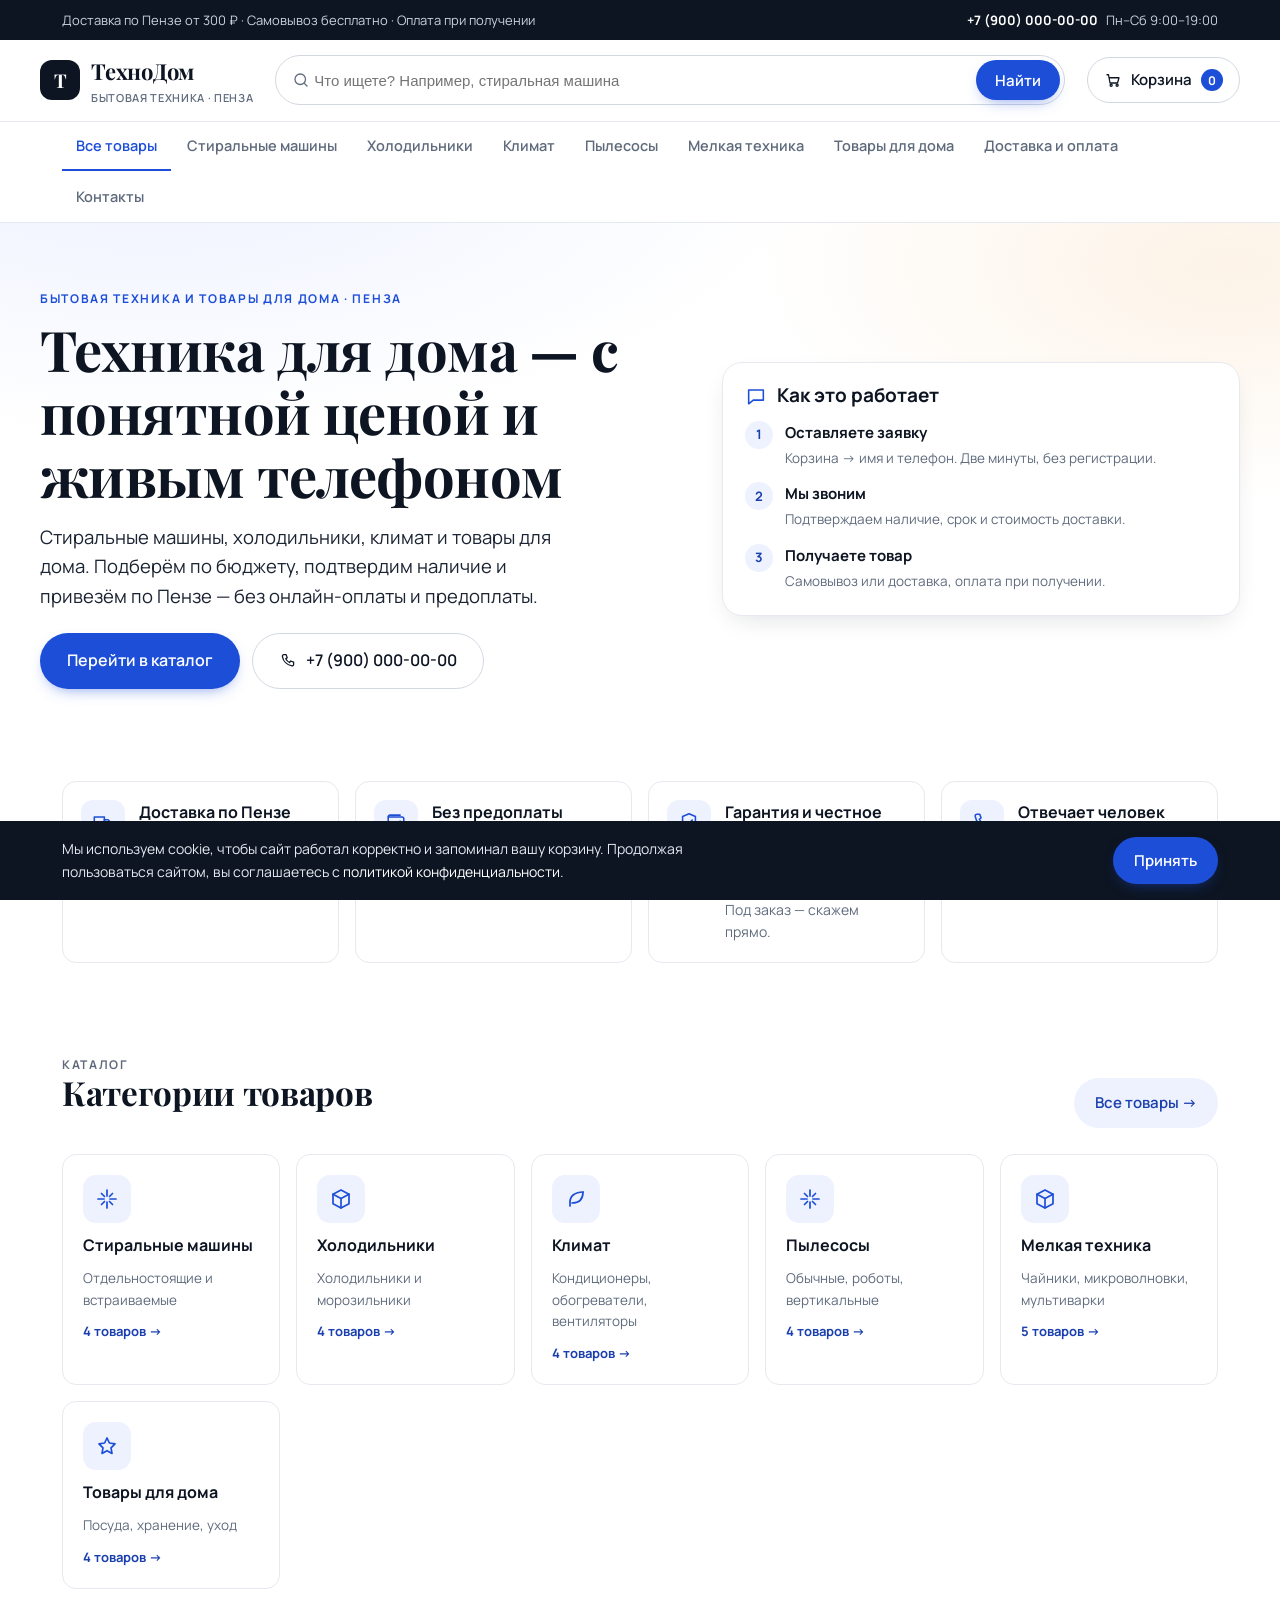
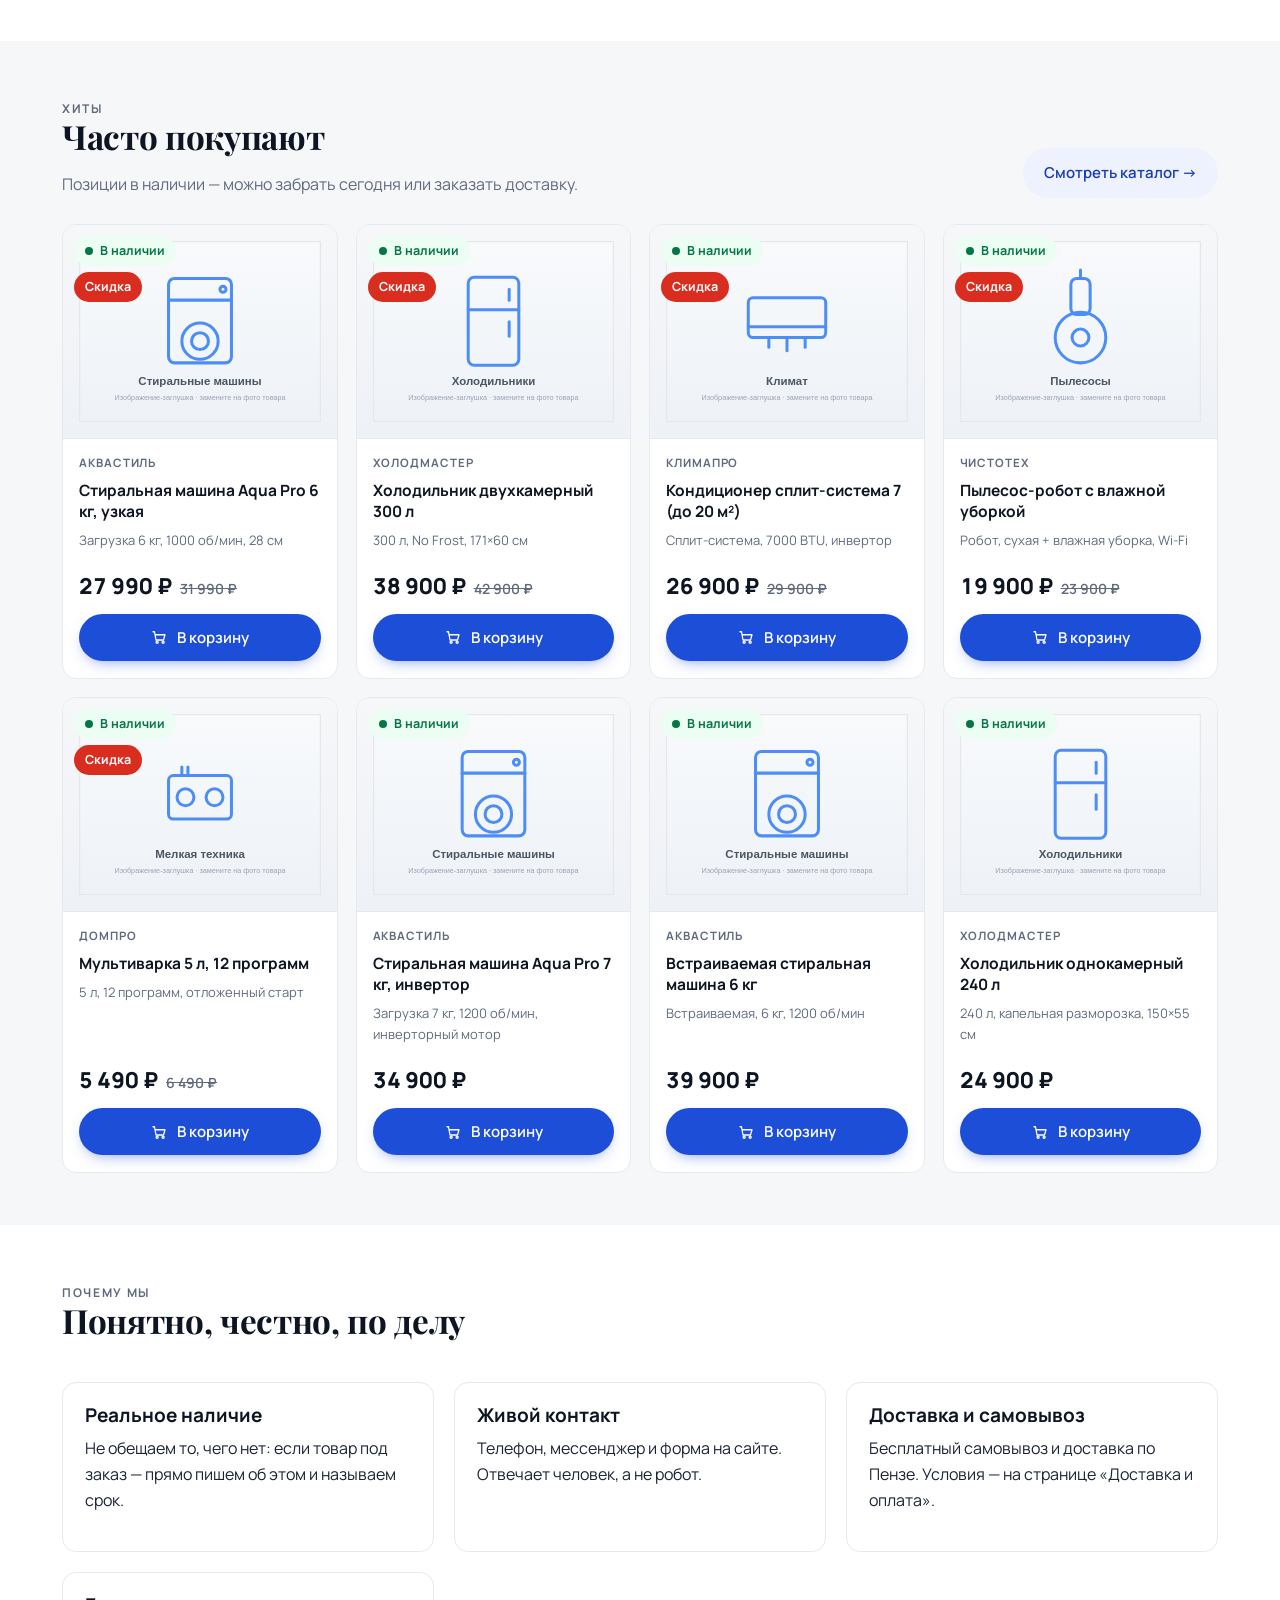
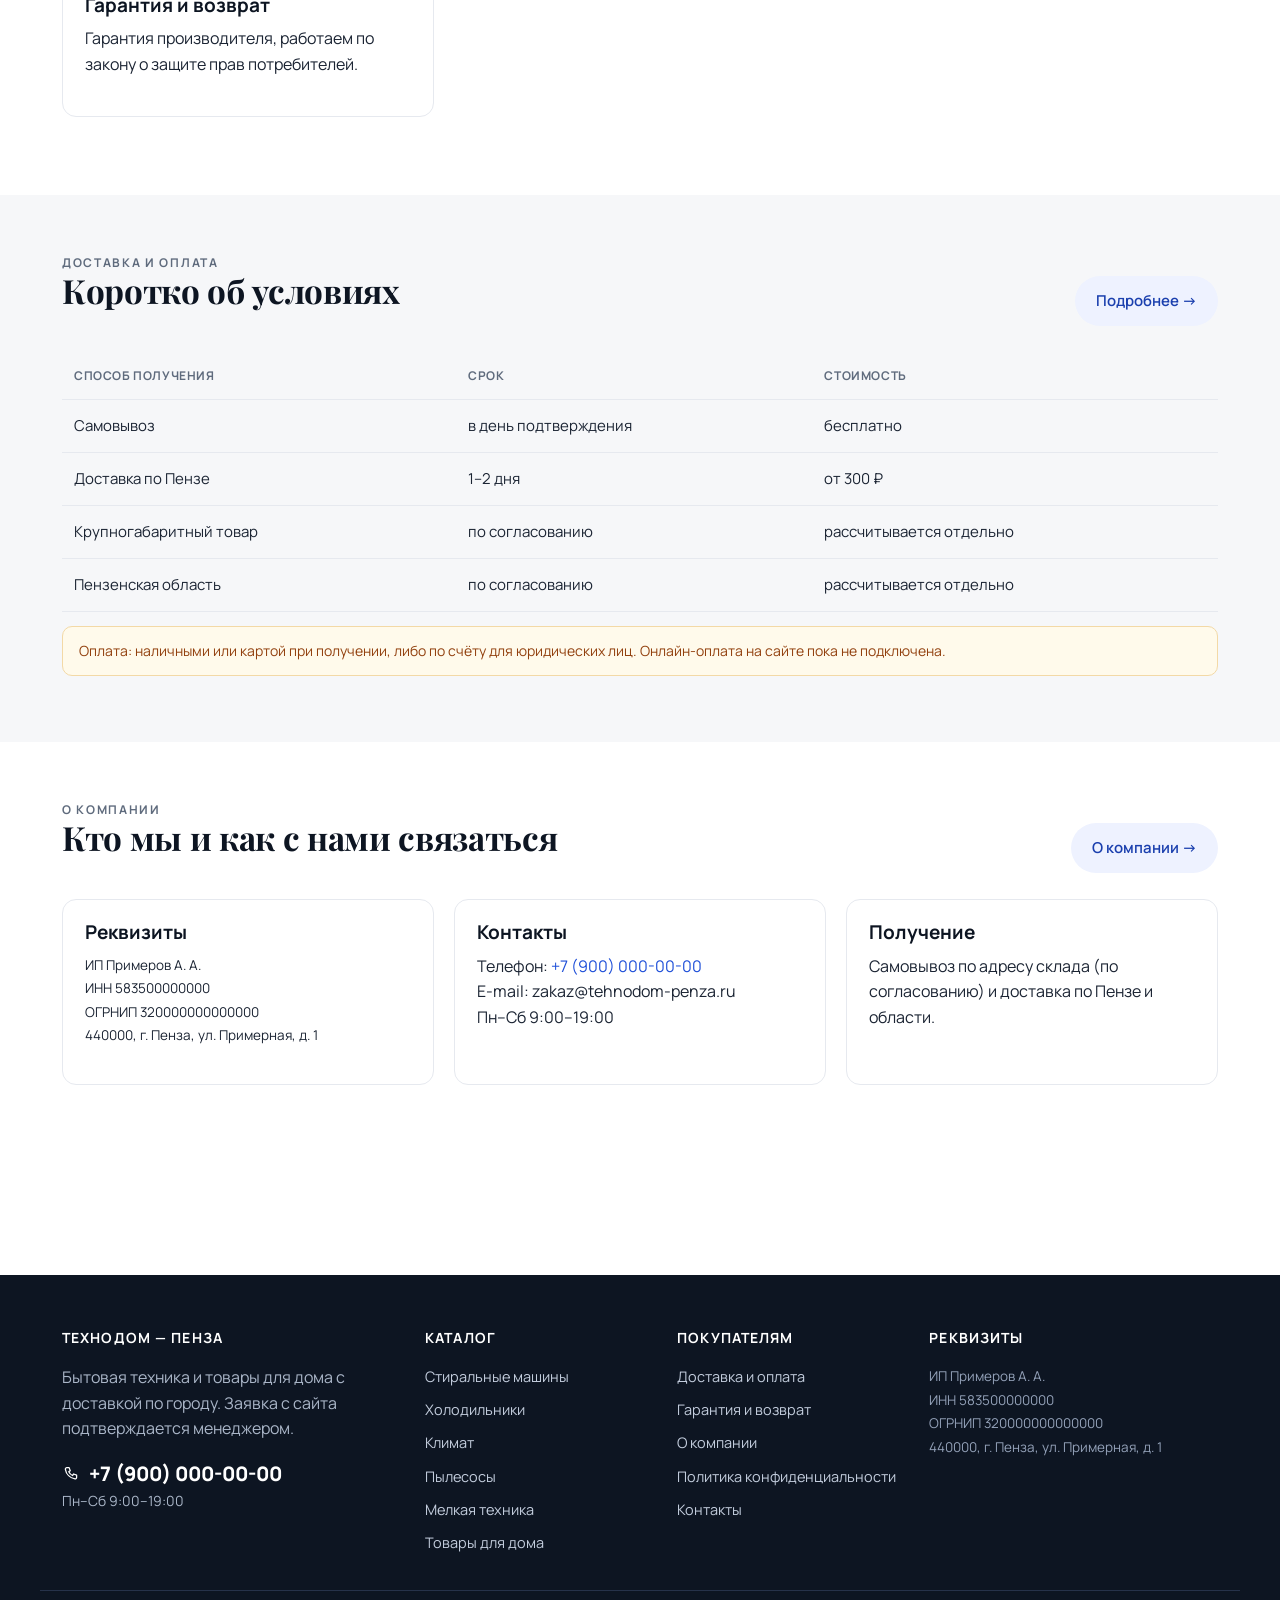
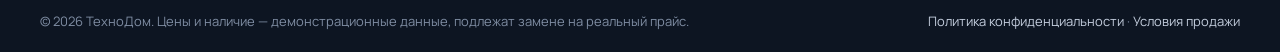
==== commit 8fd2ca6d: "Полировка интерфейса: иконки в шапке, складные фильтры, чистка CSS, аудит кнопок" ====
--- a/index.html
+++ b/index.html
@@ -30,12 +30,13 @@
     <a class="brand" href="index.html"><span class="brand-mark">Т</span><span>ТехноДом<small>бытовая техника · Пенза</small></span></a>
     <form class="header-search" role="search" action="catalog.html" method="get">
       <label class="visually-hidden" for="q">Поиск по каталогу</label>
+      <span class="search-ico" data-icon="search"></span>
       <input id="q" name="q" type="search" placeholder="Что ищете? Например, стиральная машина">
       <button class="btn btn-primary" type="submit">Найти</button>
     </form>
     <div class="header-actions">
-      <a class="cart-link" href="cart.html">Корзина <span class="cart-count" data-cart-count>0</span></a>
-      <button class="nav-toggle" type="button" aria-expanded="false" aria-controls="main-nav">Меню</button>
+      <a class="cart-link" href="cart.html"><span data-icon="cart"></span>Корзина <span class="cart-count" data-cart-count>0</span></a>
+      <button class="nav-toggle" type="button" aria-expanded="false" aria-controls="main-nav"><span data-icon="menu"></span><span>Меню</span></button>
     </div>
   </div>
   <nav class="main-nav" id="main-nav" aria-label="Каталог">
--- a/assets/css/styles.css
+++ b/assets/css/styles.css
@@ -110,7 +110,8 @@
 .btn-ghost:hover { background: var(--brand-tint); color: var(--brand-dark); }
 .btn-block { width: 100%; }
 .btn-lg { min-height: 54px; padding: 14px 26px; font-size: 16px; }
-.btn-sm { min-height: 40px; padding: 8px 14px; font-size: 14px; }
+.btn-outline:active, .btn-ghost:active { transform: translateY(1px); }
+.btn-primary:focus-visible, .btn-outline:focus-visible, .btn-ghost:focus-visible { outline-offset: 3px; }
 .btn:disabled, .btn[aria-disabled="true"] {
   background: var(--line); color: var(--muted); border-color: transparent; box-shadow: none;
   cursor: not-allowed; transform: none;
@@ -145,6 +146,7 @@
 .header-search { flex: 1; display: flex; align-items: center; gap: 0; min-width: 220px;
   border: 1.5px solid var(--line-strong); border-radius: var(--radius-pill); background: var(--bg); padding: 4px 4px 4px 16px; }
 .header-search:focus-within { border-color: var(--brand); box-shadow: 0 0 0 4px var(--brand-soft); }
+.header-search .search-ico { color: var(--muted); margin-right: 2px; }
 .header-search .ico { color: var(--muted); }
 .header-search input { flex: 1; min-width: 0; height: 40px; border: 0; background: none; font-size: 15px; color: var(--text); outline: none; }
 .header-search .btn { min-height: 40px; padding: 8px 18px; }
@@ -175,7 +177,6 @@
 main { display: block; padding-bottom: 64px; }
 .section { padding: 52px 0; }
 .section-alt { background: var(--bg-soft); }
-.section-warm { background: var(--bg-warm); }
 .section-head { display: flex; align-items: flex-end; justify-content: space-between; gap: 18px; margin-bottom: 26px; flex-wrap: wrap; }
 .section-head p { margin: 6px 0 0; color: var(--muted); }
 .eyebrow { font-size: 12px; font-weight: 700; letter-spacing: .14em; text-transform: uppercase;
@@ -201,6 +202,11 @@
   color: var(--brand-dark); font-weight: 700; font-size: 13px; display: grid; place-items: center; }
 .steps b { display: block; font-size: 15px; color: var(--ink); }
 .steps span { font-size: 13.5px; color: var(--muted); }
+
+/* Плавное появление блоков героя */
+@keyframes rise { from { opacity: 0; transform: translateY(14px); } to { opacity: 1; transform: none; } }
+.hero-inner > * { animation: rise .55s var(--ease) both; }
+.hero-inner > *:nth-child(2) { animation-delay: .09s; }
 
 /* ---------- Полоса преимуществ ---------- */
 .benefits { display: grid; grid-template-columns: repeat(auto-fit, minmax(230px, 1fr)); gap: 16px; }
@@ -268,6 +274,13 @@
 .price-range { display: flex; gap: 10px; align-items: center; }
 .price-range input { width: 100%; min-width: 0; height: 44px; padding: 0 12px; border: 1.5px solid var(--line-strong);
   border-radius: var(--radius-sm); font-size: 14px; }
+/* Складные фильтры на мобильных */
+.filters-toggle { display: none; margin-bottom: 14px; }
+@media (max-width: 920px) {
+  .filters-toggle { display: inline-flex; }
+  .filters-body { display: none; }
+  .filters-body.is-open { display: block; }
+}
 .toolbar { display: flex; align-items: center; justify-content: space-between; gap: 14px; margin-bottom: 18px; flex-wrap: wrap; }
 .toolbar .result-count { color: var(--muted); font-size: 14.5px; font-weight: 600; }
 .select { height: 46px; padding: 0 14px; border: 1.5px solid var(--line-strong); border-radius: var(--radius-pill);
@@ -302,10 +315,7 @@
 .gallery-main { background: linear-gradient(180deg, var(--bg-soft), #eef1f6); border: 1px solid var(--line);
   border-radius: var(--radius-lg); aspect-ratio: 4 / 3; display: grid; place-items: center; }
 .gallery-main img { max-height: 100%; padding: 30px; }
-.gallery-thumbs { display: flex; gap: 10px; margin-top: 12px; }
-.gallery-thumbs button { width: 78px; height: 78px; border: 1.5px solid var(--line); border-radius: var(--radius-sm);
-  background: var(--bg-soft); cursor: pointer; padding: 8px; }
-.gallery-thumbs button[aria-current="true"] { border-color: var(--brand); box-shadow: 0 0 0 3px var(--brand-soft); }
+.gallery-note { font-size: 13px; color: var(--muted); margin: 12px 0 0; }
 .detail-price { font-size: 38px; font-weight: 800; color: var(--ink); font-variant-numeric: tabular-nums; }
 .detail-actions { display: flex; gap: 12px; flex-wrap: wrap; align-items: center; margin: 20px 0; }
 .spec-table { width: 100%; border-collapse: collapse; margin-top: 8px; }
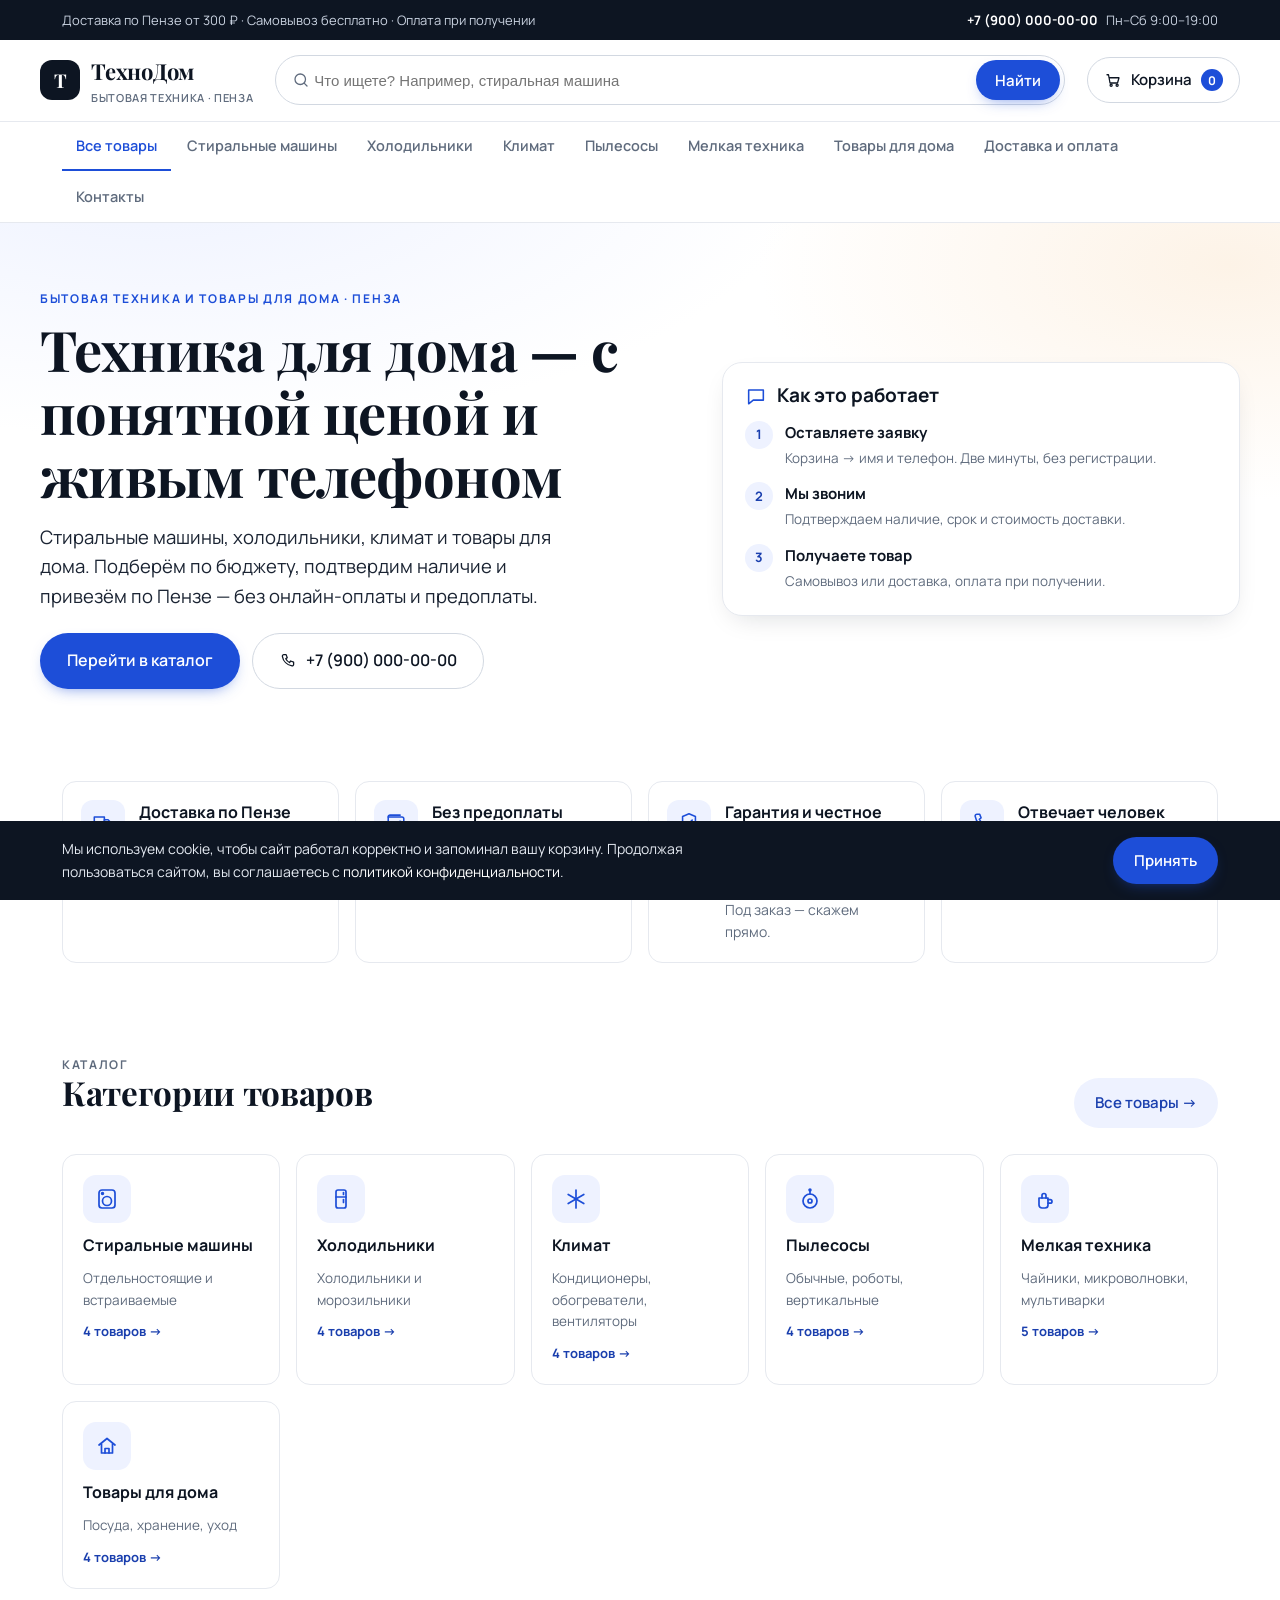
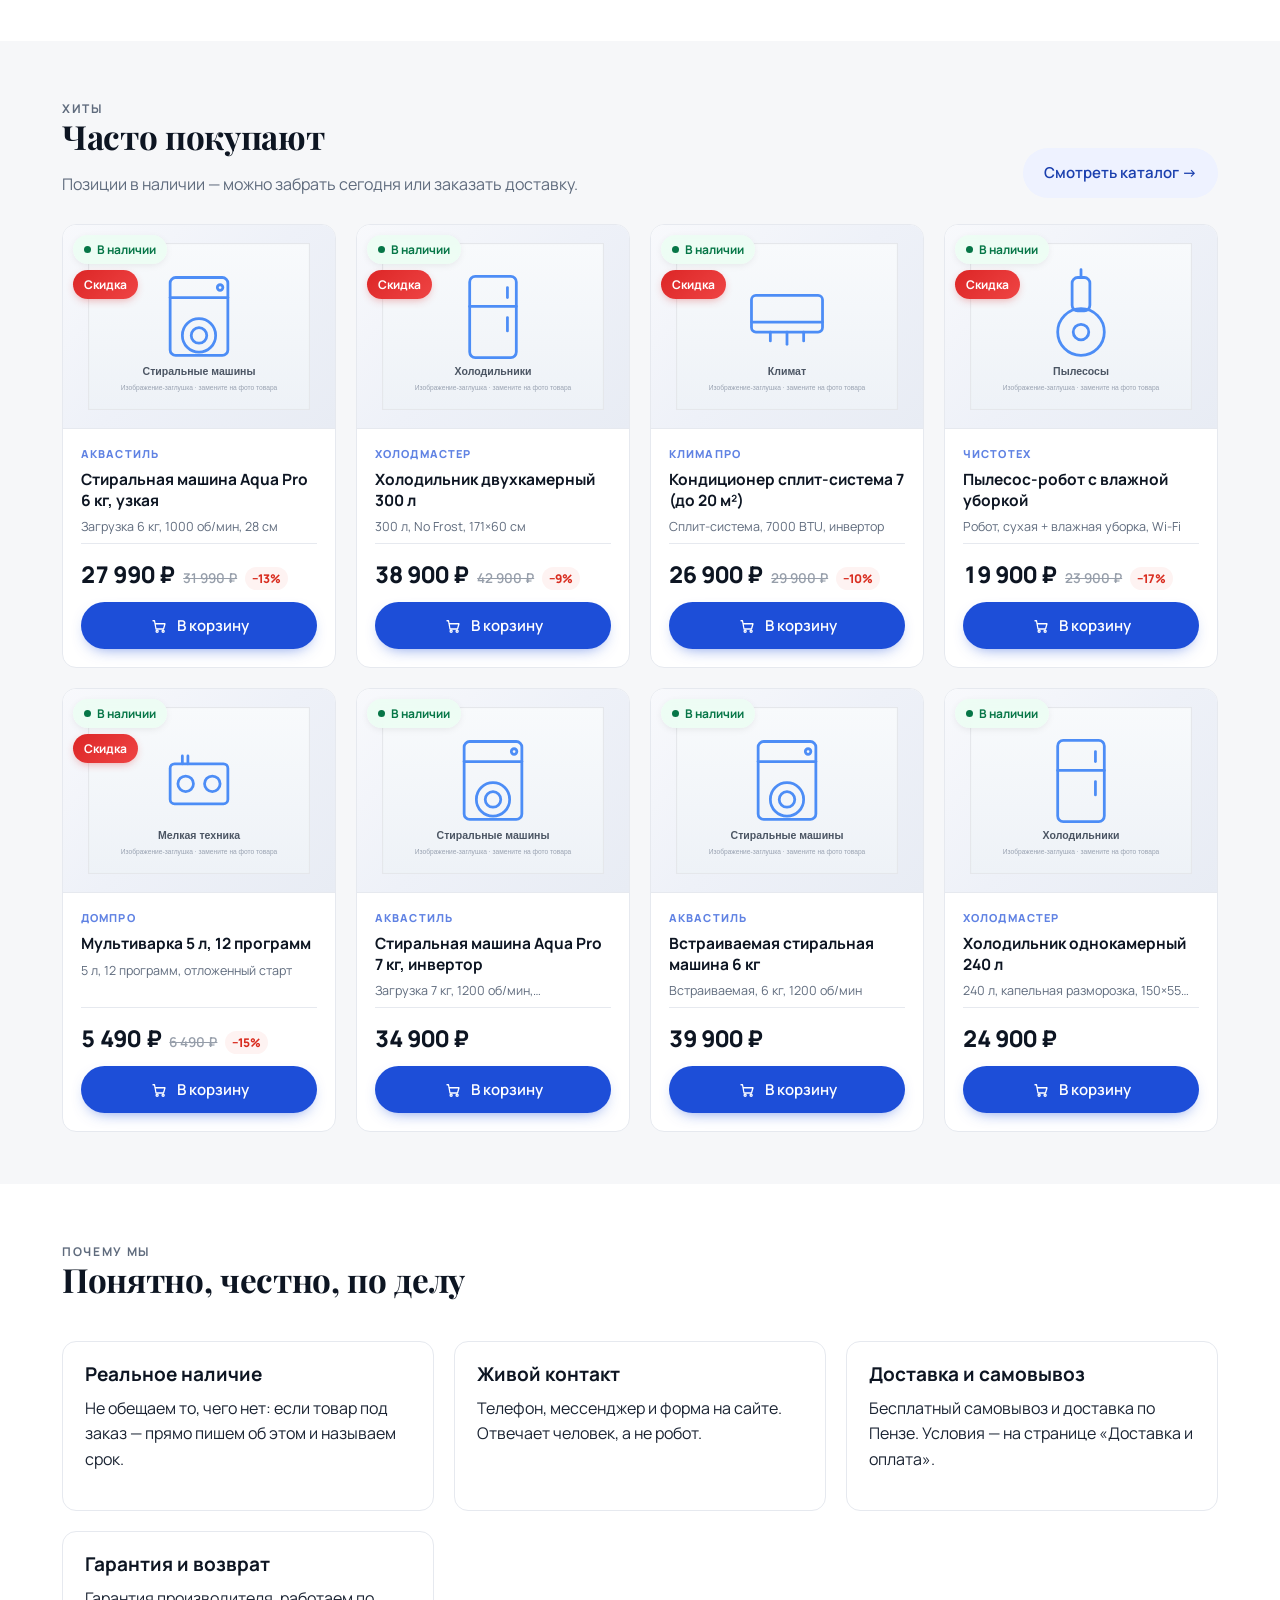
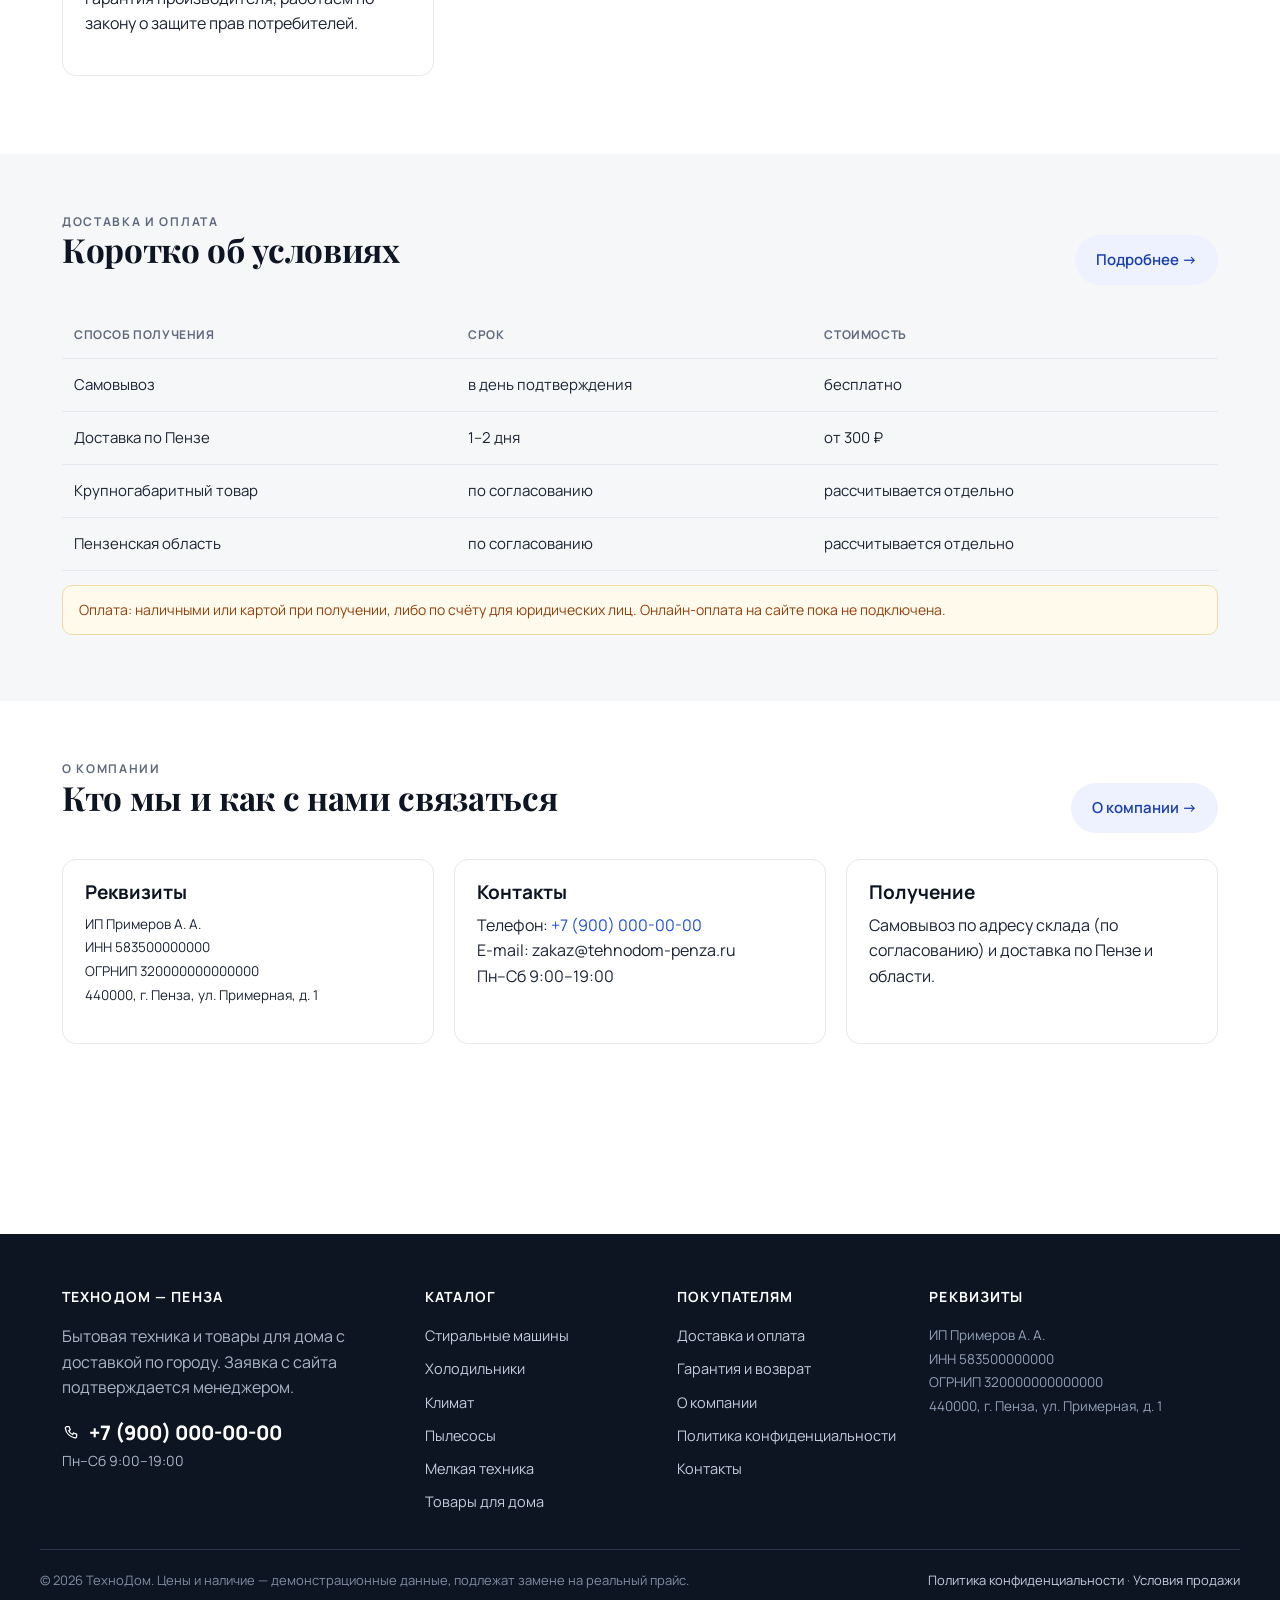
==== commit 444e625c: "Анимация карточек на CSS keyframes, cache-busting v=3 на всех страницах, лог ошибок каталога; удалён" ====
--- a/index.html
+++ b/index.html
@@ -211,9 +211,9 @@
   </div>
 </div>
 
-<script src="assets/js/data.js"></script>
-<script src="assets/js/icons.js"></script>
-<script src="assets/js/app.js"></script>
-<script src="assets/js/home.js"></script>
+<script src="assets/js/data.js?v=3"></script>
+<script src="assets/js/icons.js?v=3"></script>
+<script src="assets/js/app.js?v=3"></script>
+<script src="assets/js/home.js?v=3"></script>
 </body>
 </html>
--- a/assets/css/styles.css
+++ b/assets/css/styles.css
@@ -230,36 +230,140 @@
 .cat-tile .cat-count { color: var(--brand-dark); font-weight: 700; font-size: 13px; }
 
 /* ---------- Карточка товара ---------- */
-.product-grid { display: grid; grid-template-columns: repeat(auto-fill, minmax(238px, 1fr)); gap: 18px; }
-.product-card { display: flex; flex-direction: column; background: var(--bg); border: 1px solid var(--line);
-  border-radius: var(--radius); overflow: hidden; transition: border-color var(--t), box-shadow var(--t), transform var(--t); }
-.product-card:hover { border-color: var(--line-strong); box-shadow: var(--shadow); transform: translateY(-3px); }
-.product-media { position: relative; aspect-ratio: 4 / 3; background: linear-gradient(180deg, var(--bg-soft), #eef1f6);
-  border-bottom: 1px solid var(--line); }
-.product-media img { width: 100%; height: 100%; object-fit: contain; padding: 16px; transition: transform .35s var(--ease); }
-.product-card:hover .product-media img { transform: scale(1.04); }
-.product-body { padding: 15px 16px 17px; display: flex; flex-direction: column; gap: 8px; flex: 1; }
-.product-brand { font-size: 11.5px; color: var(--muted); text-transform: uppercase; letter-spacing: .08em; font-weight: 700; }
-.product-title { font-size: 15.5px; font-weight: 700; line-height: 1.35; margin: 0; font-family: var(--font-body);
-  display: -webkit-box; -webkit-line-clamp: 2; -webkit-box-orient: vertical; overflow: hidden; }
-.product-title a { color: var(--ink); }
+.product-grid { display: grid; grid-template-columns: repeat(auto-fill, minmax(238px, 1fr)); gap: 20px; }
+
+.product-card {
+  display: flex; flex-direction: column; background: var(--bg);
+  border: 1px solid var(--line); border-radius: var(--radius); overflow: hidden;
+  transition: border-color .25s var(--ease), box-shadow .3s var(--ease), transform .3s var(--ease);
+  will-change: transform;
+}
+.product-card:hover {
+  border-color: rgba(29, 78, 216, .25);
+  box-shadow: 0 8px 30px -8px rgba(29, 78, 216, .18), 0 2px 8px -2px rgba(13, 21, 34, .08);
+  transform: translateY(-5px);
+}
+
+/* Медиа-зона */
+.product-media {
+  position: relative; aspect-ratio: 4 / 3; overflow: hidden;
+  background: linear-gradient(135deg, #f8f9fc 0%, #eef1f8 50%, #e8ecf4 100%);
+  border-bottom: 1px solid var(--line);
+}
+.product-media img {
+  width: 100%; height: 100%; object-fit: contain; padding: 18px;
+  transition: transform .45s var(--ease), filter .3s var(--ease);
+}
+.product-card:hover .product-media img { transform: scale(1.08); }
+
+/* Оверлей «Подробнее» при наведении */
+.product-media::after {
+  content: "Подробнее →"; position: absolute; inset: 0;
+  display: flex; align-items: flex-end; justify-content: center; padding-bottom: 16px;
+  background: linear-gradient(to top, rgba(13, 21, 34, .55) 0%, rgba(13, 21, 34, .12) 40%, transparent 60%);
+  color: #fff; font-size: 13.5px; font-weight: 700; letter-spacing: .02em;
+  opacity: 0; transition: opacity .3s var(--ease);
+  pointer-events: none;
+}
+.product-card:hover .product-media::after { opacity: 1; }
+
+/* Тело карточки */
+.product-body { padding: 16px 18px 18px; display: flex; flex-direction: column; gap: 6px; flex: 1; }
+.product-brand {
+  font-size: 11px; color: var(--brand); text-transform: uppercase;
+  letter-spacing: .1em; font-weight: 800; opacity: .7;
+}
+.product-title {
+  font-size: 15.5px; font-weight: 700; line-height: 1.35; margin: 0; font-family: var(--font-body);
+  display: -webkit-box; -webkit-line-clamp: 2; -webkit-box-orient: vertical; overflow: hidden;
+}
+.product-title a { color: var(--ink); transition: color .2s; }
 .product-title a:hover { color: var(--brand); }
-.product-specs { font-size: 13px; color: var(--muted); margin: 0; }
-.product-foot { margin-top: auto; display: flex; flex-direction: column; gap: 10px; padding-top: 10px; }
-.price-row { display: flex; align-items: baseline; gap: 8px; }
-.price { font-size: 22px; font-weight: 800; color: var(--ink); white-space: nowrap; font-variant-numeric: tabular-nums; }
-.price-old { font-size: 14px; color: var(--muted); text-decoration: line-through; font-weight: 600; }
-.product-actions { display: flex; gap: 8px; }
+.product-specs {
+  font-size: 12.5px; color: var(--muted); margin: 2px 0 0; line-height: 1.45;
+  display: -webkit-box; -webkit-line-clamp: 1; -webkit-box-orient: vertical; overflow: hidden;
+}
+
+/* Нижняя часть: цена + кнопки */
+.product-foot {
+  margin-top: auto; display: flex; flex-direction: column; gap: 10px;
+  padding-top: 12px; border-top: 1px solid var(--line);
+}
+.price-row { display: flex; align-items: baseline; gap: 8px; flex-wrap: wrap; }
+.price {
+  font-size: 23px; font-weight: 800; color: var(--ink); white-space: nowrap;
+  font-variant-numeric: tabular-nums; letter-spacing: -.01em;
+}
+.price-old {
+  font-size: 13.5px; color: var(--muted); text-decoration: line-through;
+  font-weight: 600; opacity: .65;
+}
+/* Процент скидки */
+.price-discount {
+  font-size: 12px; font-weight: 800; color: var(--sale); background: var(--sale-soft);
+  padding: 2px 7px; border-radius: var(--radius-pill); white-space: nowrap;
+}
+
+.product-actions { display: flex; gap: 8px; align-items: center; }
 .product-actions .btn { flex: 1; }
 
+/* Кнопка «В корзину» — градиентный hover */
+.product-actions .btn-primary {
+  background: var(--brand); position: relative; overflow: hidden;
+  transition: background .25s, box-shadow .25s, transform .2s;
+}
+.product-actions .btn-primary:hover {
+  background: linear-gradient(135deg, var(--brand) 0%, #2563eb 50%, #3b82f6 100%);
+  box-shadow: 0 4px 14px -4px rgba(29, 78, 216, .55);
+}
+.product-actions .btn-primary:active { transform: scale(.97); }
+
+/* Состояние «товар уже в корзине»: счётчик − N + */
+.product-actions.is-in-cart { flex-wrap: wrap; }
+.product-actions.is-in-cart .qty-sm { flex: 1 1 auto; }
+.product-actions.is-in-cart .btn-compact { flex: 0 0 auto; }
+.qty-sm button { width: 38px; height: 42px; font-size: 17px; }
+.qty-sm input { width: 46px; height: 42px; }
+.btn-compact { min-height: 42px; padding: 9px 14px; font-size: 14px; }
+
+/* Плавное появление карточек */
+@keyframes card-appear {
+  from { opacity: 0; transform: translateY(12px); }
+  to { opacity: 1; transform: translateY(0); }
+}
+.product-card {
+  animation: card-appear .35s var(--ease) backwards;
+}
+/* Каскадная задержка для карточек в сетке */
+.product-card:nth-child(2) { animation-delay: .04s; }
+.product-card:nth-child(3) { animation-delay: .08s; }
+.product-card:nth-child(4) { animation-delay: .12s; }
+.product-card:nth-child(5) { animation-delay: .16s; }
+.product-card:nth-child(6) { animation-delay: .20s; }
+
 /* Бейджи */
-.badge { display: inline-flex; align-items: center; gap: 7px; font-size: 12.5px; font-weight: 700;
-  padding: 5px 11px; border-radius: var(--radius-pill); background: var(--bg); }
-.badge-instock { background: var(--ok-soft); color: var(--ok); }
-.badge-preorder { background: var(--wait-soft); color: var(--wait); }
-.badge-sale { background: var(--sale); color: #fff; }
-.product-badges { position: absolute; top: 11px; left: 11px; display: flex; flex-direction: column; gap: 6px; align-items: flex-start; }
-.dot { width: 8px; height: 8px; border-radius: 50%; background: currentColor; }
+.badge {
+  display: inline-flex; align-items: center; gap: 6px; font-size: 12px; font-weight: 700;
+  padding: 5px 11px; border-radius: var(--radius-pill);
+  backdrop-filter: blur(6px); -webkit-backdrop-filter: blur(6px);
+  box-shadow: 0 2px 8px -2px rgba(0, 0, 0, .1);
+}
+.badge-instock { background: rgba(236, 253, 243, .88); color: var(--ok); }
+.badge-preorder { background: rgba(255, 250, 235, .88); color: var(--wait); }
+.badge-sale {
+  background: linear-gradient(135deg, #dc2626, #ef4444); color: #fff;
+  box-shadow: 0 3px 10px -3px rgba(220, 38, 38, .45);
+  animation: sale-pulse 2.5s ease-in-out infinite;
+}
+@keyframes sale-pulse {
+  0%, 100% { box-shadow: 0 3px 10px -3px rgba(220, 38, 38, .45); }
+  50% { box-shadow: 0 3px 16px -2px rgba(220, 38, 38, .65); }
+}
+.product-badges {
+  position: absolute; top: 10px; left: 10px; z-index: 2;
+  display: flex; flex-direction: column; gap: 6px; align-items: flex-start;
+}
+.dot { width: 7px; height: 7px; border-radius: 50%; background: currentColor; }
 
 /* ---------- Каталог ---------- */
 .catalog-layout { display: grid; grid-template-columns: 272px 1fr; gap: 30px; align-items: start; }
@@ -318,6 +422,8 @@
 .gallery-note { font-size: 13px; color: var(--muted); margin: 12px 0 0; }
 .detail-price { font-size: 38px; font-weight: 800; color: var(--ink); font-variant-numeric: tabular-nums; }
 .detail-actions { display: flex; gap: 12px; flex-wrap: wrap; align-items: center; margin: 20px 0; }
+.detail-cart-note { color: var(--ok); font-weight: 600; font-size: 14.5px; margin: 0 0 4px; }
+.detail-cart-note:empty { display: none; }
 .spec-table { width: 100%; border-collapse: collapse; margin-top: 8px; }
 .spec-table th, .spec-table td { text-align: left; padding: 12px 0; border-bottom: 1px solid var(--line); font-size: 15px; vertical-align: top; }
 .spec-table th { width: 44%; color: var(--muted); font-weight: 500; }
@@ -429,6 +535,8 @@
   .main-nav ul { flex-direction: column; }
   .header-search { order: 3; flex-basis: 100%; }
   .header-main { flex-wrap: wrap; }
+  /* Fix #2: Remove sticky header on mobile — reclaims ~160px of viewport */
+  .site-header { position: relative; }
 }
 @media (max-width: 640px) {
   h1 { font-size: 30px; }
@@ -441,8 +549,44 @@
   .section { padding: 38px 0; }
   .detail-price { font-size: 30px; }
   .topbar-left { display: none; }
+
+  /* Fix #1: Shrink badges so they don't overflow narrow product cards */
+  .product-badges { flex-direction: row; flex-wrap: wrap; gap: 4px; max-width: calc(100% - 12px); }
+  .badge { font-size: 11px; padding: 3px 8px; gap: 4px; }
+  .dot { width: 6px; height: 6px; }
+
+  /* Fix #3: Stack catalog toolbar vertically */
+  .toolbar { flex-direction: column; align-items: stretch; gap: 10px; }
+  .toolbar label { display: flex; flex-direction: column; gap: 6px; font-size: 14px; }
+  .select { width: 100%; }
+
+  /* Fix #4: Product detail action buttons → full-width column */
+  .detail-actions { flex-direction: column; }
+  .detail-actions .btn-lg { width: 100%; }
+
+  /* Fix #5: Data tables get horizontal scroll on narrow screens */
+  .data-table { display: block; overflow-x: auto; -webkit-overflow-scrolling: touch; }
+  .data-table thead,
+  .data-table tbody,
+  .data-table tr,
+  .data-table th,
+  .data-table td { min-width: 120px; }
+
+  /* Fix #6: State-block (404 / empty) buttons stack full-width */
+  .state-block .btn { width: 100%; }
+
+  /* Fix #7: Compact header search bar */
+  .header-search { padding: 3px 3px 3px 12px; }
+  .header-search input { height: 36px; font-size: 14px; }
+  .header-search .btn { min-height: 36px; padding: 6px 14px; font-size: 14px; }
+  .cart-link { padding: 8px 12px; font-size: 14px; }
+
+  /* Hide hover overlay on mobile (no hover on touch) */
+  .product-media::after { display: none; }
+  .price-discount { font-size: 11px; padding: 2px 5px; }
 }
 
 @media (prefers-reduced-motion: reduce) {
   *, *::before, *::after { animation-duration: .001ms !important; transition-duration: .001ms !important; scroll-behavior: auto !important; }
-}
+  .product-card { opacity: 1 !important; transform: none !important; }
+}
